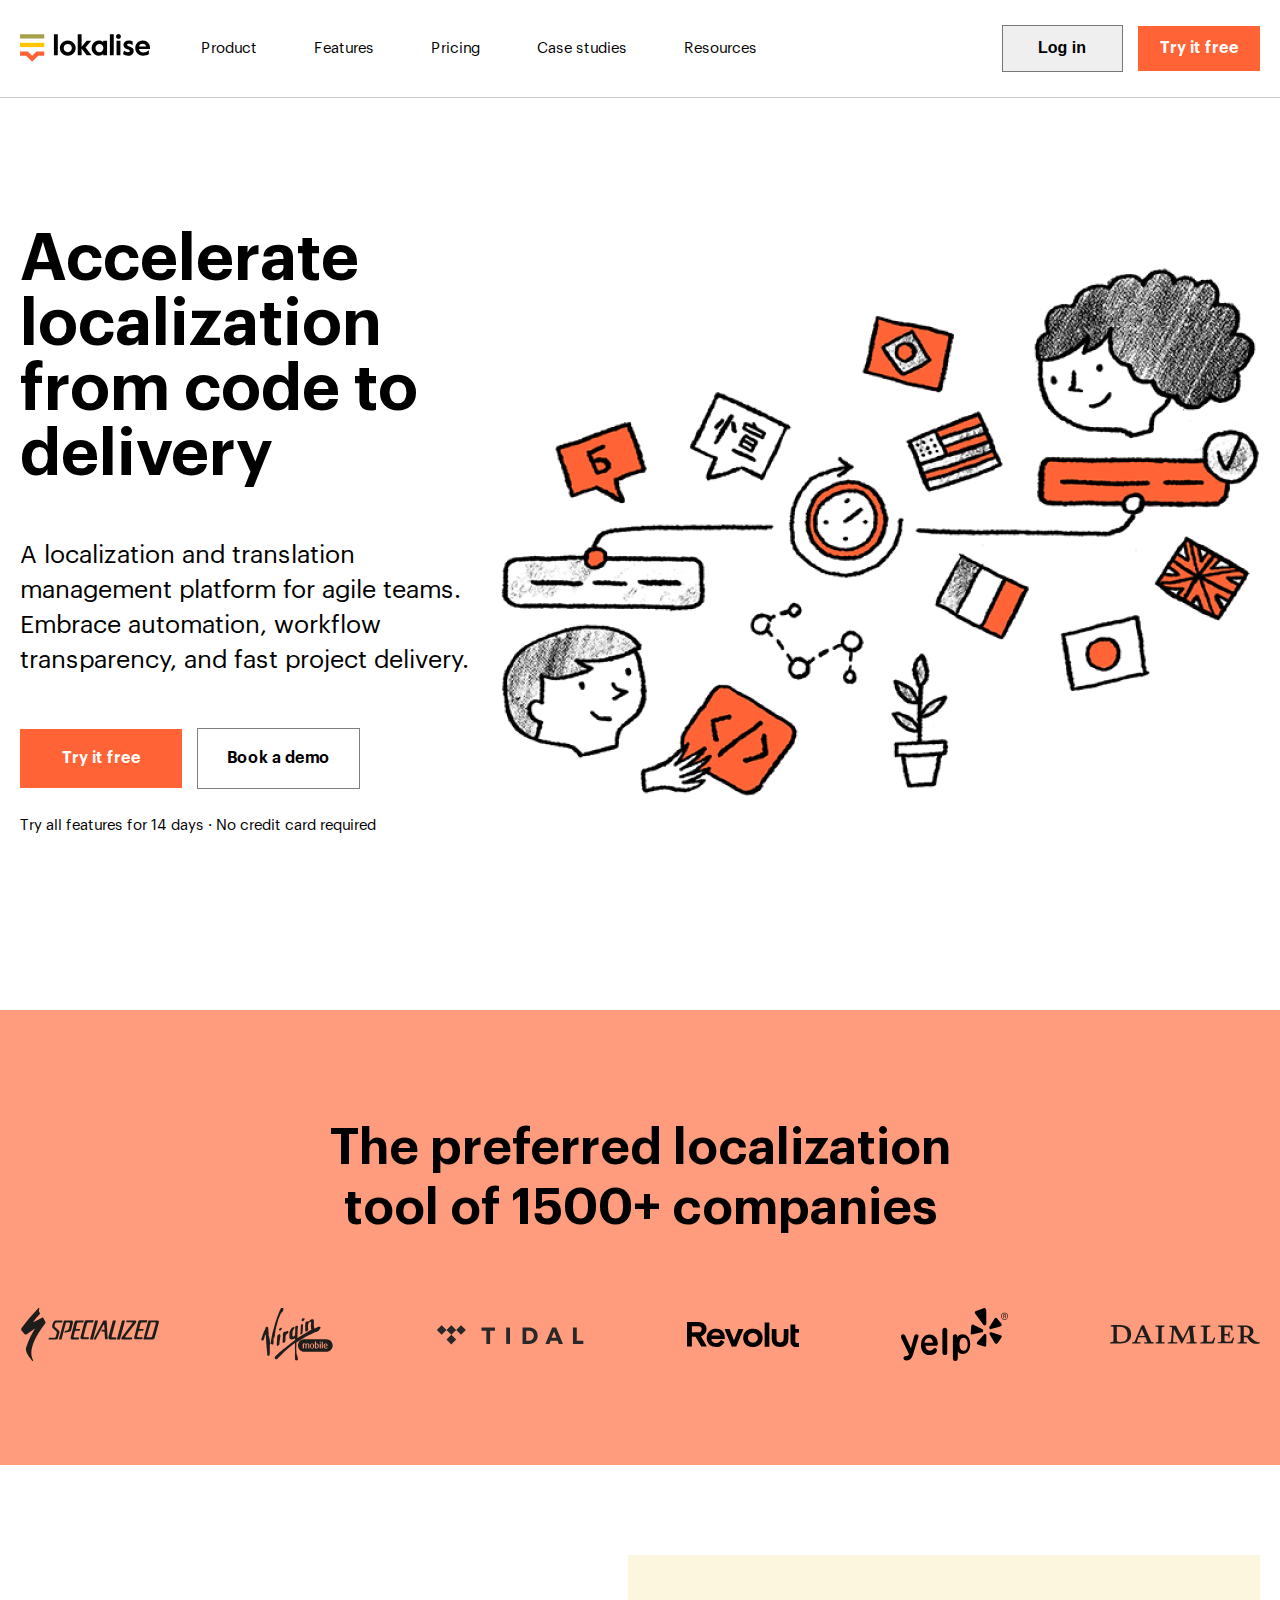
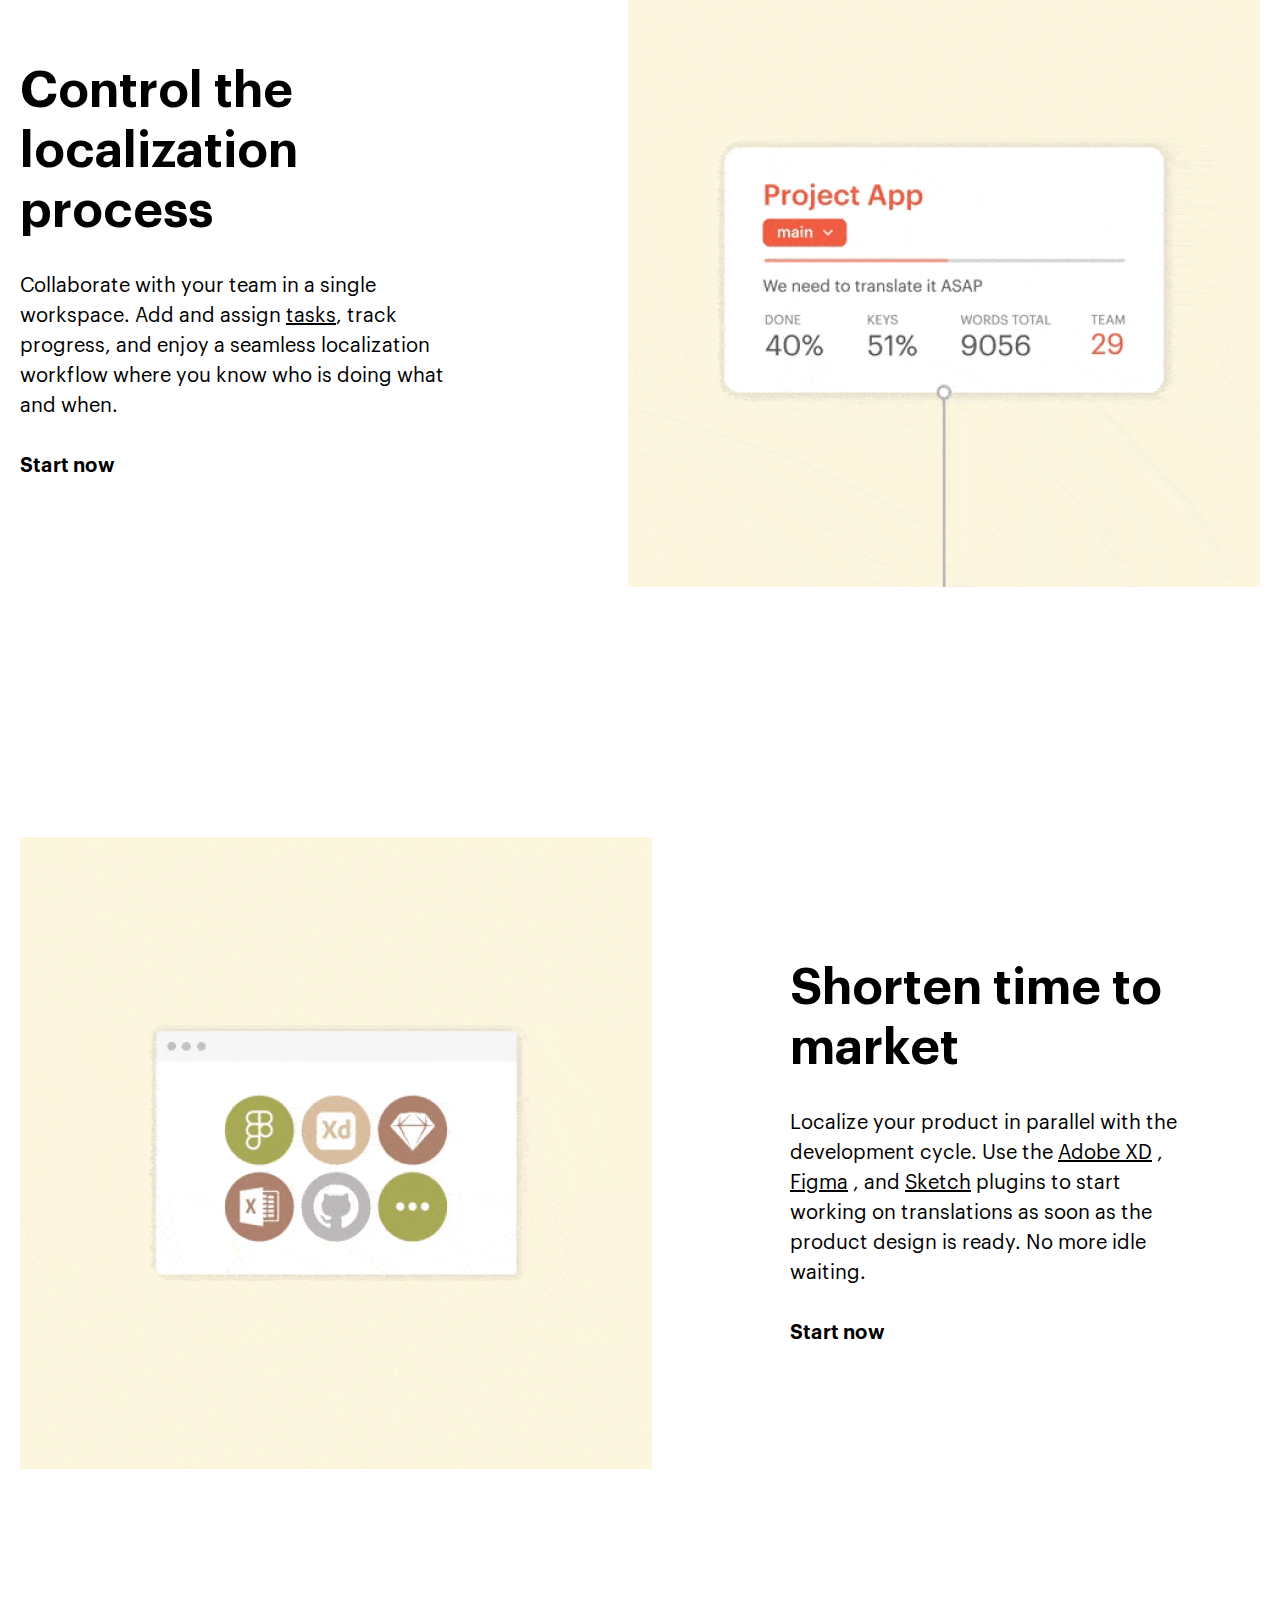
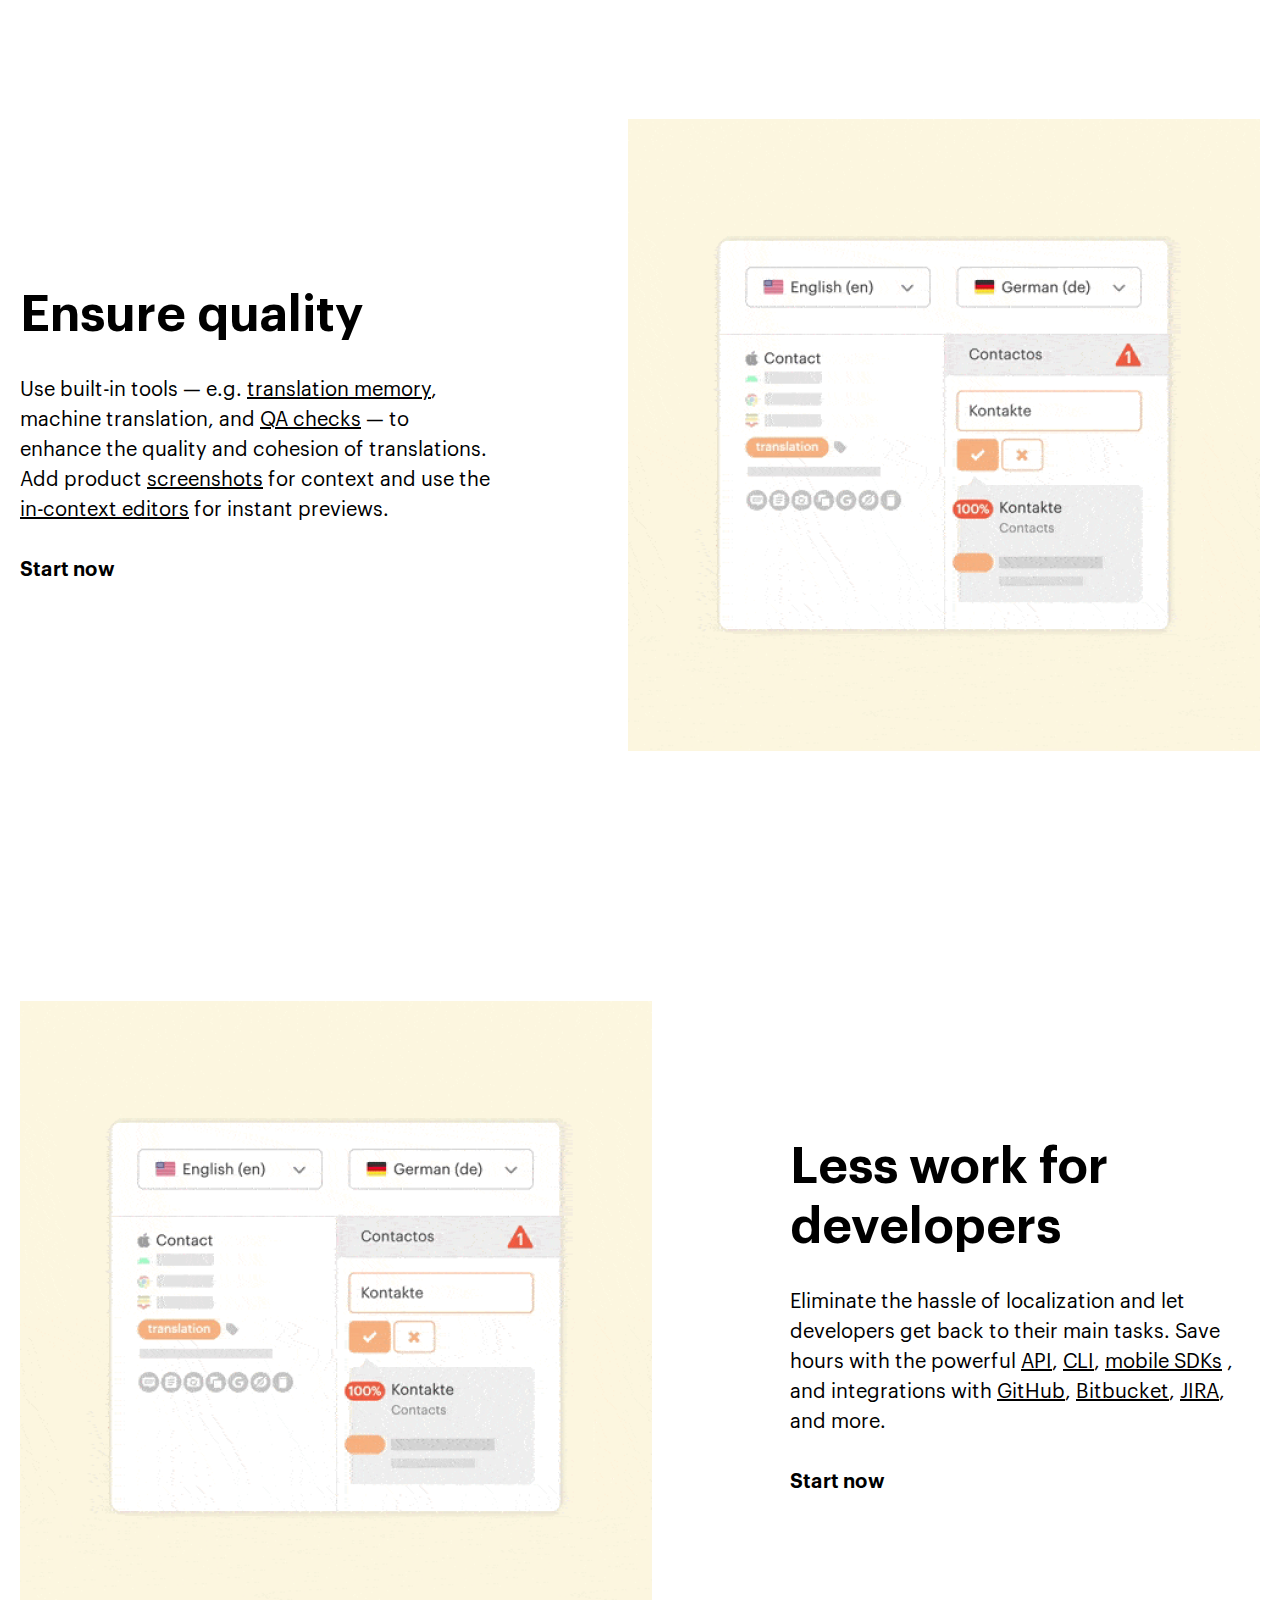
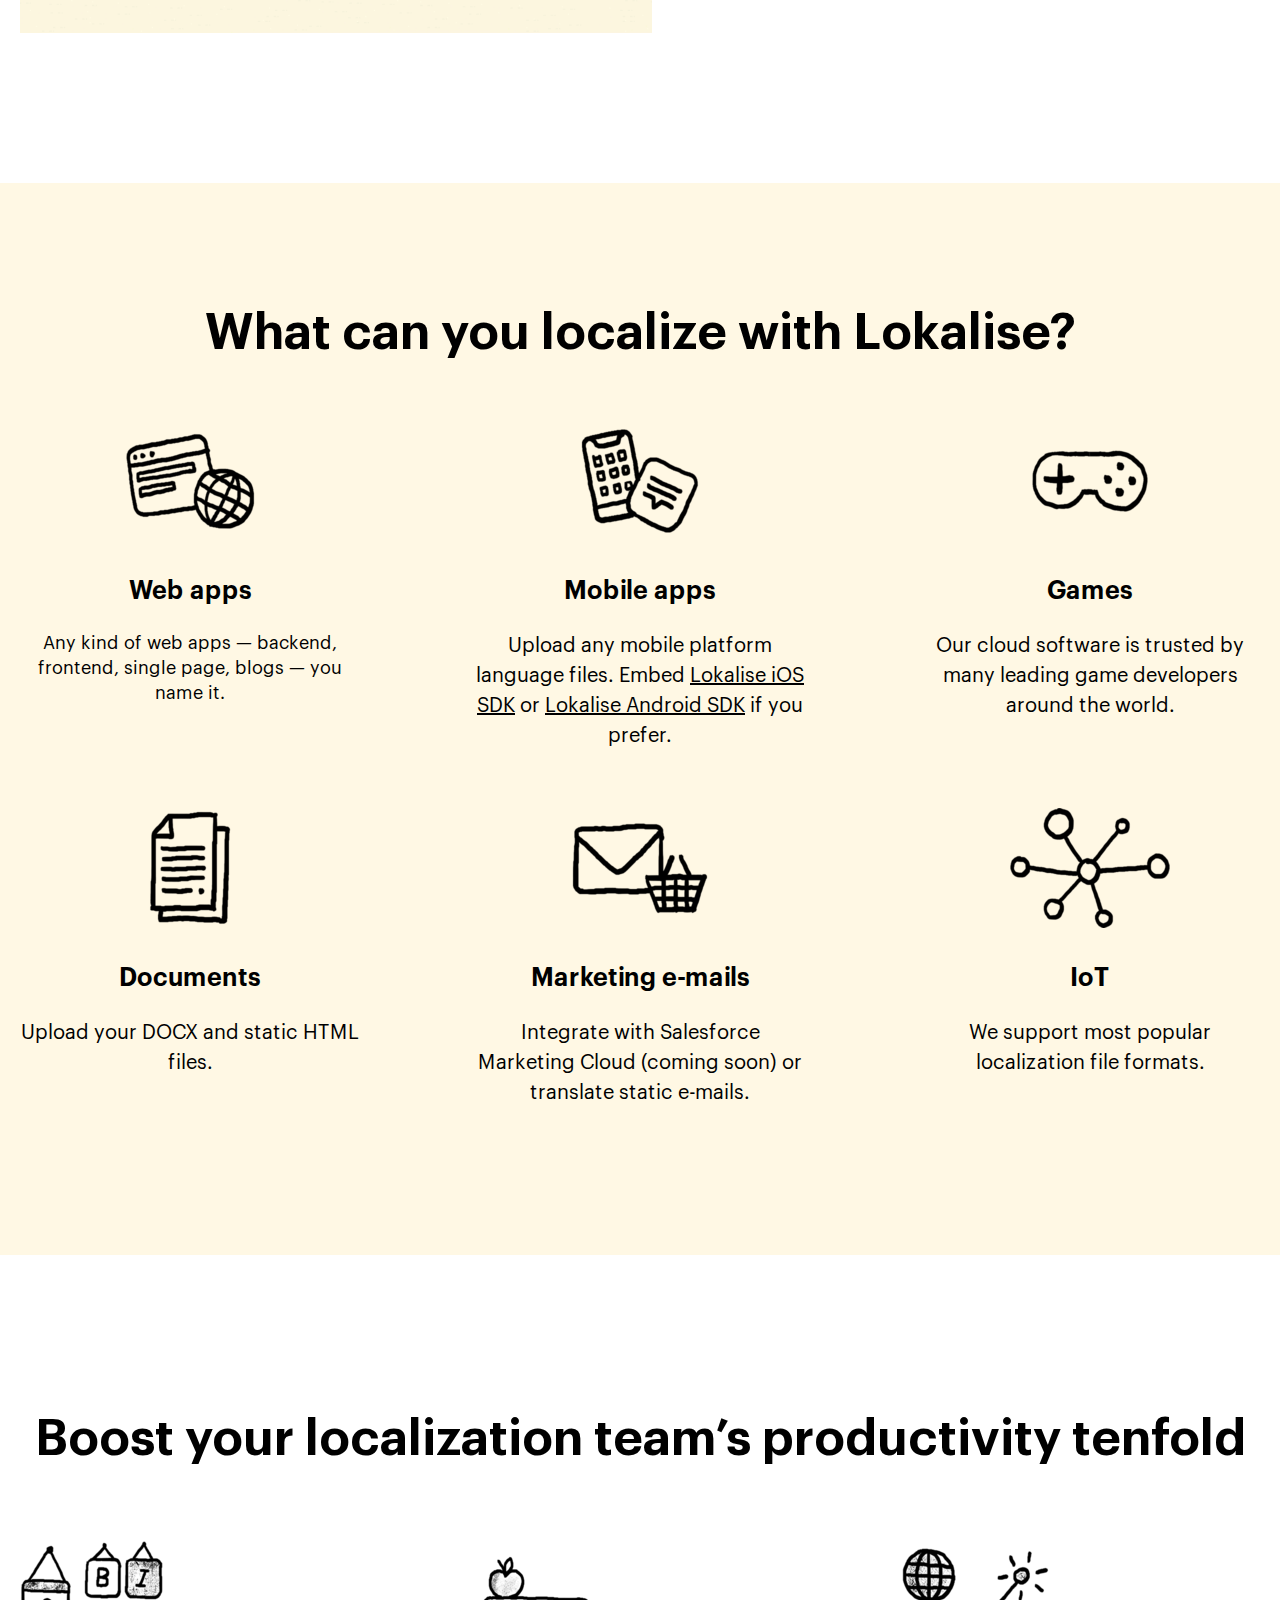
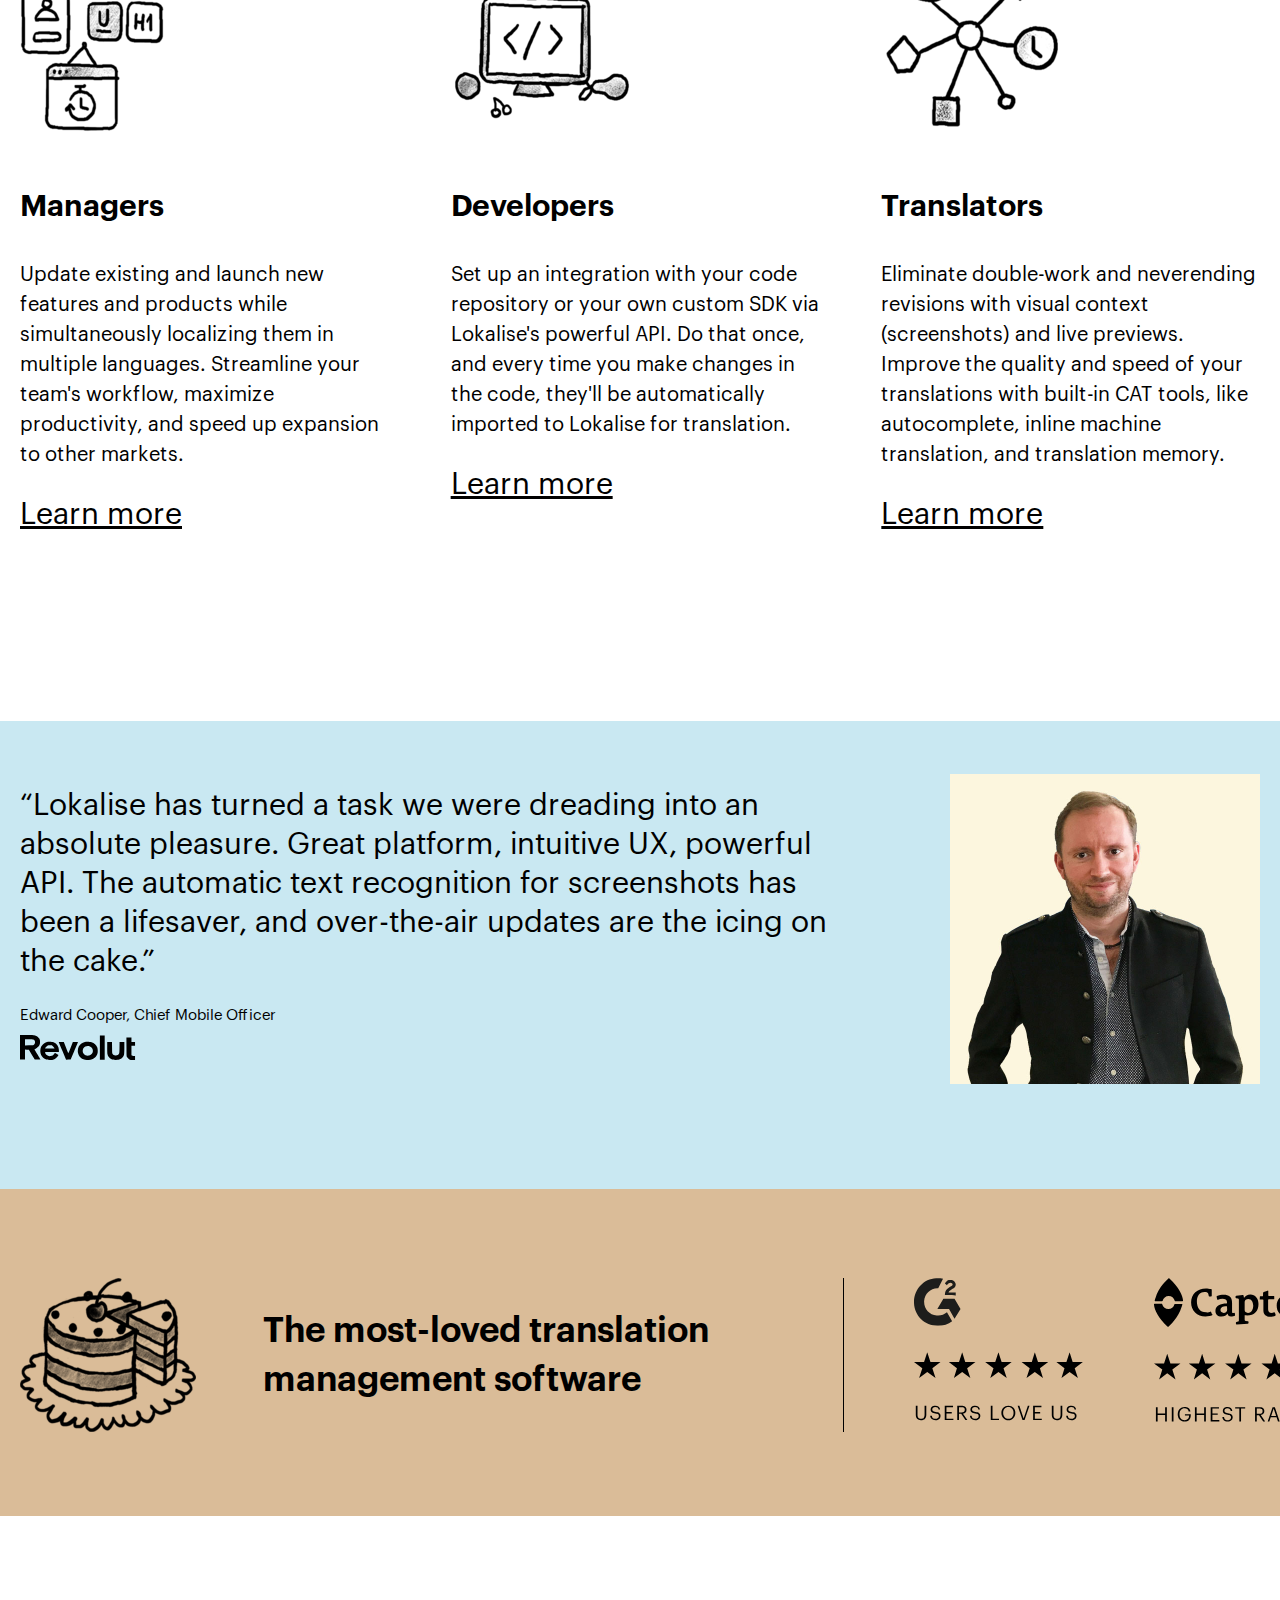
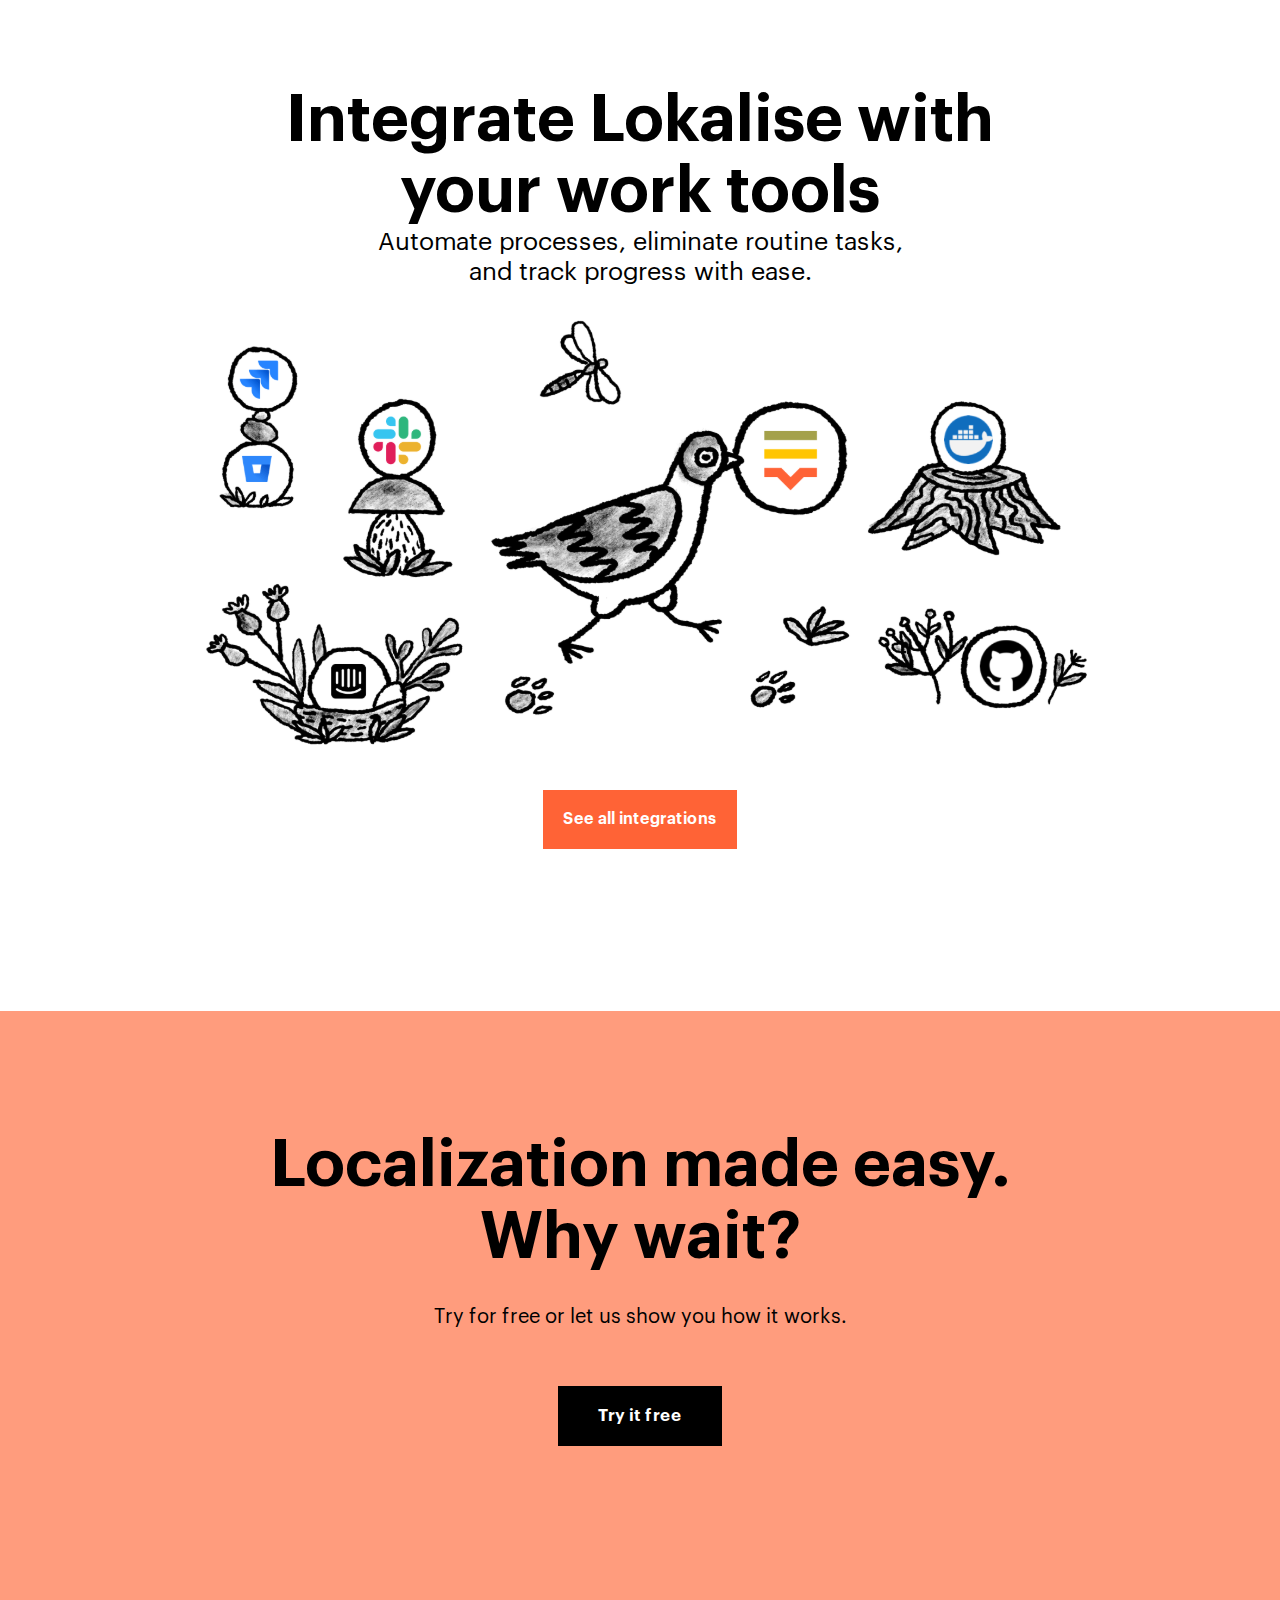
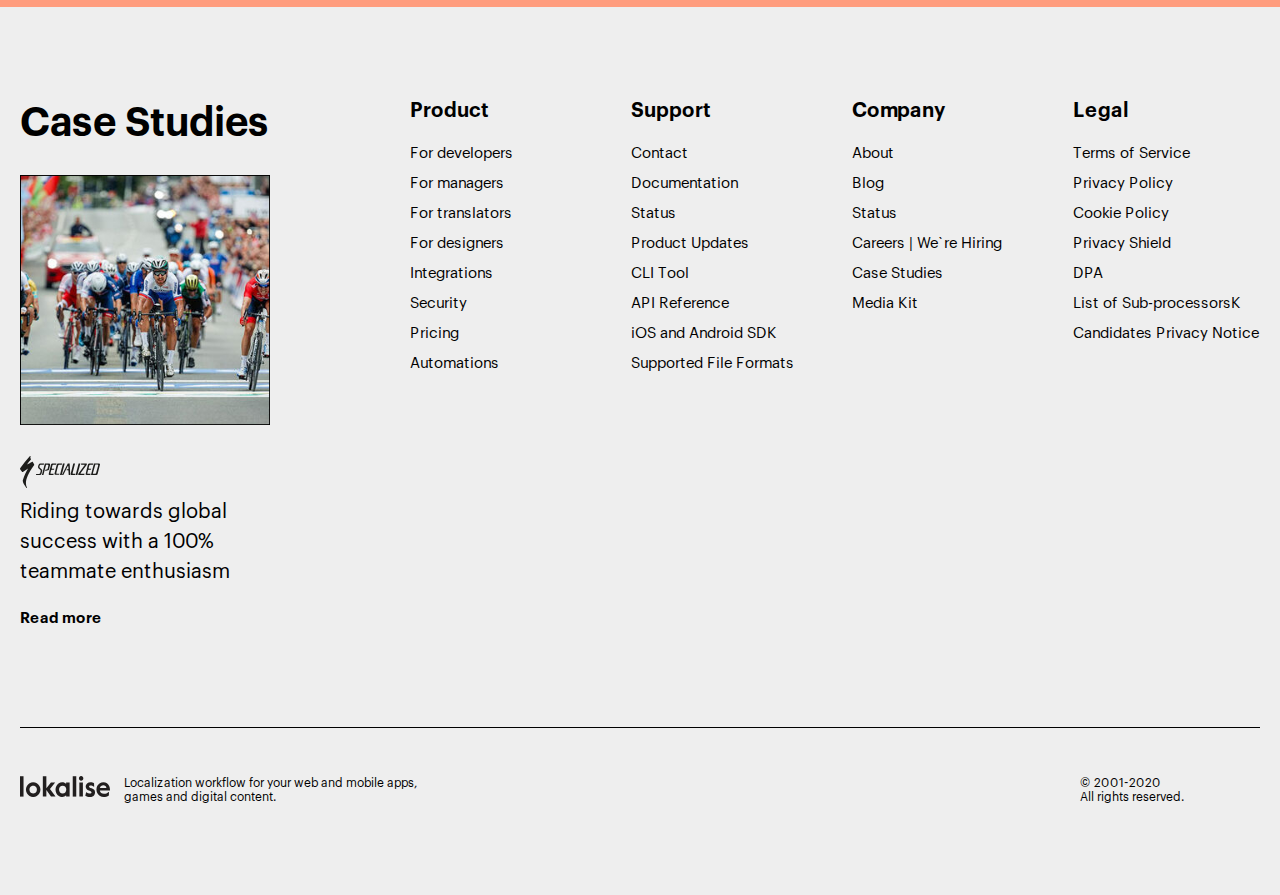
==== index.html @ 25dda004 "delete tailwind" ====
<!DOCTYPE html>
<html lang="en">
  <head>
    <meta charset="UTF-8" />
    <meta name="viewport" content="width=device-width, initial-scale=1.0" />
    <title>lokalise</title>
    <link rel="stylesheet" href="./fonts/fontsheet.css" />
    <link rel="stylesheet" href="./css/style.css" />
      </head>
  <body>
    <header class="header">
      <div class="container flex justify-between items-center">
        <div class="flex items-center">
          <svg
            class="logo"
            xmlns="http://www.w3.org/2000/svg"
            width="130"
            height="28"
            viewBox="0 0 130 28"
            fill="none"
          >
            <g clip-path="url(#clip0_1_9)">
              <path
                d="M24.2748 17.4004H19.9835H17.1328H16.4287L12.1374 21.6911L7.84608 17.4004H7.14196H4.2913H0V21.6911H6.06839L9.10289 24.7256L12.1374 27.7601L15.1719 24.7256L18.2058 21.6911H24.2748V17.4004Z"
                fill="#FF6336"
              />
              <path
                d="M24.2748 8.81641H0V13.1077H24.2748V8.81641Z"
                fill="#FFC500"
              />
              <path
                d="M24.2748 0.234375H0V4.52568H24.2748V0.234375Z"
                fill="#A4A14A"
              />
              <path
                d="M33.9258 0.234375H37.7863V21.292H33.9258V0.234375Z"
                fill="black"
              />
              <path
                d="M43.7951 20.6922C42.576 20.0193 41.6109 19.0983 40.8997 17.9281C40.1873 16.7585 39.832 15.4711 39.832 14.0676C39.832 12.664 40.1873 11.3772 40.8997 10.207C41.6109 9.03736 42.576 8.11582 43.7951 7.44293C45.013 6.77004 46.3347 6.43359 47.7582 6.43359C49.1812 6.43359 50.5022 6.77004 51.7213 7.44293C52.9392 8.11582 53.9044 9.03678 54.6167 10.207C55.3279 11.3766 55.6844 12.664 55.6844 14.0676C55.6844 15.4711 55.3285 16.7579 54.6167 17.9281C53.9044 19.0977 52.9392 20.0193 51.7213 20.6922C50.5022 21.3651 49.1812 21.7015 47.7582 21.7015C46.3347 21.7015 45.0136 21.3651 43.7951 20.6922ZM49.791 17.6217C50.405 17.2806 50.897 16.798 51.2676 16.174C51.6376 15.55 51.8238 14.8483 51.8238 14.0681C51.8238 13.2886 51.6382 12.5868 51.2676 11.9623C50.897 11.3383 50.405 10.8557 49.791 10.5145C49.1771 10.1734 48.4989 10.0025 47.7582 10.0025C47.017 10.0025 46.34 10.1734 45.7254 10.5145C45.1114 10.8557 44.6188 11.3383 44.2482 11.9623C43.877 12.5862 43.6926 13.2886 43.6926 14.0681C43.6926 14.8483 43.877 15.55 44.2482 16.174C44.6183 16.798 45.1108 17.2806 45.7254 17.6217C46.3394 17.9629 47.0164 18.1338 47.7582 18.1338C48.4989 18.1332 49.1765 17.9629 49.791 17.6217Z"
                fill="black"
              />
              <path
                d="M57.7305 0.234375H61.591V12.7813L66.6212 6.84426H71.2124L65.5388 13.5419L71.6219 21.292H66.6795L61.591 14.5943V21.292H57.7305V0.234375Z"
                fill="black"
              />
              <path
                d="M75.2644 20.766C74.182 20.142 73.3047 19.2499 72.6324 18.0898C71.9595 16.9302 71.623 15.5891 71.623 14.0683C71.623 12.6842 71.9448 11.4068 72.5882 10.2372C73.2316 9.0676 74.109 8.14134 75.2208 7.45903C76.3321 6.77671 77.55 6.43555 78.8764 6.43555C79.8121 6.43555 80.6652 6.59169 81.4348 6.90339C82.2049 7.21509 82.7947 7.63461 83.2042 8.16079V6.84447H87.0648V21.2922H83.2042V19.9759C82.5997 20.5415 81.9562 20.9699 81.2739 21.2627C80.591 21.555 79.7137 21.7017 78.6413 21.7017C77.4723 21.7023 76.3468 21.39 75.2644 20.766ZM82.298 16.9644C83.0192 16.1848 83.3804 15.2197 83.3804 14.0689C83.3804 12.9188 83.0192 11.9536 82.298 11.1735C81.5768 10.3939 80.6211 10.0039 79.432 10.0039C78.2424 10.0039 77.2866 10.3945 76.5654 11.1735C75.8442 11.9536 75.4836 12.9188 75.4836 14.0689C75.4836 15.2197 75.8442 16.1848 76.5654 16.9644C77.2866 17.7445 78.2418 18.134 79.432 18.134C80.6211 18.134 81.5768 17.7445 82.298 16.9644Z"
                fill="black"
              />
              <path
                d="M89.873 0.234375H93.7337V21.292H89.873V0.234375Z"
                fill="black"
              />
              <path
                d="M96.7467 4.15283C96.2788 3.68499 96.0449 3.11934 96.0449 2.45647C96.0449 1.77415 96.2788 1.19435 96.7467 0.716494C97.2145 0.239224 97.7802 0 98.4431 0C99.1249 0 99.7053 0.239224 100.183 0.716494C100.66 1.19435 100.9 1.77415 100.9 2.45647C100.9 3.11934 100.661 3.68499 100.183 4.15283C99.7053 4.62068 99.1249 4.8546 98.4431 4.8546C97.7802 4.85519 97.2145 4.62068 96.7467 4.15283ZM96.5416 6.84381H100.402V21.2915H96.5416V6.84381Z"
                fill="black"
              />
              <path
                d="M103.035 20.2948L103.913 16.6682H104.088C105.355 17.6434 106.652 18.1306 107.978 18.1306C108.524 18.1306 108.967 18.0281 109.309 17.8237C109.65 17.6192 109.821 17.3222 109.821 16.9316C109.821 16.5221 109.62 16.1909 109.221 15.9376C108.821 15.6842 108.075 15.3725 106.984 15.0013C105.873 14.6313 105.01 14.0945 104.396 13.3927C103.782 12.6909 103.474 11.8625 103.474 10.9068C103.474 9.56159 103.976 8.47919 104.98 7.66017C105.984 6.84115 107.256 6.43164 108.797 6.43164C109.577 6.43164 110.269 6.5047 110.874 6.65083C111.478 6.79696 112.053 7.03618 112.599 7.36732L112.746 11.0523H112.541C111.839 10.6039 111.215 10.2681 110.669 10.0436C110.123 9.81967 109.509 9.70712 108.827 9.70712C108.339 9.70712 107.939 9.80494 107.628 9.99938C107.316 10.1944 107.16 10.4484 107.16 10.7601C107.16 11.1696 107.355 11.506 107.745 11.7694C108.134 12.0328 108.866 12.3498 109.938 12.7198C111.166 13.1293 112.097 13.6266 112.731 14.2117C113.365 14.7962 113.682 15.703 113.682 16.9316C113.682 17.9456 113.428 18.8135 112.921 19.5348C112.414 20.2565 111.746 20.7975 110.917 21.1581C110.089 21.5187 109.177 21.699 108.183 21.699C106.174 21.699 104.458 21.2311 103.035 20.2948Z"
                fill="black"
              />
              <path
                d="M119.12 20.6763C117.911 19.9939 116.961 19.063 116.269 17.8834C115.576 16.7037 115.23 15.3927 115.23 13.9497C115.23 12.5462 115.557 11.2735 116.21 10.1333C116.864 8.99258 117.771 8.09107 118.931 7.4282C120.09 6.76533 121.402 6.43359 122.864 6.43359C124.345 6.43359 125.628 6.78006 126.71 7.4718C127.791 8.16414 128.61 9.08509 129.166 10.2358C129.722 11.3866 130 12.6245 130 13.9503V15.091H118.915C119.149 16.1834 119.651 17.0119 120.421 17.577C121.192 18.1426 122.21 18.4248 123.478 18.4248C125.408 18.4248 127.094 17.7914 128.537 16.524H128.947L128.8 20.1795C127.923 20.6869 126.997 21.0669 126.022 21.3203C125.047 21.5736 124.111 21.7003 123.214 21.7003C121.694 21.6997 120.329 21.3586 119.12 20.6763ZM126.14 12.4578C126.042 11.5804 125.676 10.8928 125.043 10.3961C124.409 9.8994 123.634 9.65016 122.718 9.65016C121.821 9.65016 121.036 9.88938 120.363 10.3666C119.691 10.8445 119.237 11.5416 119.003 12.4578H126.14Z"
                fill="black"
              />
            </g>
            <defs>
              <clipPath id="clip0_1_9">
                <rect width="130" height="28" fill="white" />
              </clipPath>
            </defs>
          </svg>
          <nav class="nav-wrap">
            <ul class="flex justify-between nav-list">
              <li><a href="#">Product</a></li>
              <li><a href="#">Features</a></li>
              <li><a href="#">Pricing</a></li>
              <li><a href="#">Case studies</a></li>
              <li><a href="#">Resources</a></li>
            </ul>
          </nav>
        </div>

        <div>
          <button class="btn">Log in</button>
          <a href="#" class="btn-1">Try it free</a>
        </div>
      </div>
    </header>
    <main>
      <section class="first-section">
        <div class="container-small flex items-center">
          <div>
            <h1 class="main-title">
              Accelerate localization from code to delivery
            </h1>
            <p class="main-description">
              A localization and translation management platform for agile
              teams. Embrace automation, workflow transparency, and fast project
              delivery.
            </p>
            <a class="main-btn" href="#">Try it free</a>
            <a class="main-btn-1" href="#">Book a demo</a>
            <p class="main-description-1">
              Try all features for 14 days · No credit card required
            </p>
          </div>
          <img src="./img/section-1.png" alt="section-1" />
        </div>
      </section>
      <section class="secound-section">
        <div class="container-small secound-wrap">
          <h2 class="secondary-title text-center">
            The preferred localization tool of 1500+ companies
          </h2>
          <div class="flex partners-wrap">
            <img src="./img/section-2/section2-1.svg" alt="specailazed" />
            <img src="./img/section-2/section2-2.svg" alt="virgin" />
            <img src="./img/section-2/section2-3.svg" alt="tidal" />
            <img src="./img/section-2/section2-4.svg" alt="revolut" />
            <img src="./img/section-2/section2-5.svg" alt="yelp" />
            <img src="./img/section-2/section2-6.svg" alt="daimler" />
          </div>
        </div>
      </section>
      <section class="third-section">
        <div class="container-small third-wrap">
          <div class="card-wrap">
            <div class="card">
              <h2 class="secondary-title">Control the localization process</h2>
              <p>
                Collaborate with your team in a single workspace. Add and assign
                <a href="#">tasks</a>, track progress, and enjoy a seamless
                localization workflow where you know who is doing what and when.
              </p>
              <a class="start" href="#">Start now</a>
            </div>
            <img src="./img/section-3/section3-1.png" alt="section3-1" />
          </div>
          <div class="card-wrap">
            <div class="card card-2">
              <h2 class="secondary-title">Shorten time to market</h2>
              <p>
                Localize your product in parallel with the development cycle.
                Use the
                <a href="https://helpx.adobe.com/ua/xd/get-started.html"
                  >Adobe XD</a
                >
                , <a href="https://www.figma.com/">Figma</a> , and
                <a href="https://www.sketch.com/">Sketch</a> plugins to start
                working on translations as soon as the product design is ready.
                No more idle waiting.
              </p>
              <a class="start" href="#">Start now</a>
            </div>
            <img src="./img/section-3/section3-2.png" alt="section3-2" />
          </div>
          <div class="card-wrap">
            <div class="card card-3">
              <h2 class="secondary-title">Ensure quality</h2>
              <p>
                Use built-in tools — e.g. <a href="#">translation memory</a>,
                machine translation, and <a href="#">QA checks</a> — to enhance
                the quality and cohesion of translations. Add product
                <a href="#">screenshots</a> for context and use the
                <a href="#">in-context editors</a> for instant previews.
              </p>
              <a class="start" href="#">Start now</a>
            </div>
            <img src="./img/section-3/section3-3.png" alt="section3-3" />
          </div>
          <div class="card-wrap">
            <div class="card card-4">
              <h2 class="secondary-title">Less work for developers</h2>
              <p>
                Eliminate the hassle of localization and let developers get back
                to their main tasks. Save hours with the powerful
                <a href="">API</a>, <a href="">CLI</a>,
                <a href="#">mobile SDKs</a> , and integrations with
                <a href="https://github.com/">GitHub</a>,
                <a href="https://bitbucket.org/">Bitbucket</a>,
                <a href="https://www.atlassian.com/">JIRA</a>, and more.
              </p>
              <a class="start" href="#">Start now</a>
            </div>
            <img src="./img/section-3/section3-3.png" alt="section3-3" />
          </div>
        </div>
      </section>
      <section class="four-section">
        <div class="container-small">
          <h2 class="secondary-title text-center">
            What can you localize with Lokalise?
          </h2>
          <div class="four-section-card-wrap">
            <div class="four-section-card">
              <img src="./img/section-4/section4-1.svg" alt="Web apps" />
              <h3 class="four-section-card-title">Web apps</h3>
              <p class="four-section-card-descript">
                Any kind of web apps — backend, frontend, single page, blogs —
                you name it.
              </p>
            </div>
            <div class="four-section-card">
              <img src="./img/section-4/section4-2svg.png" alt="Mobile apps" />
              <h3 class="four-section-card-title">Mobile apps</h3>
              <p>
                Upload any mobile platform language files. Embed
                <a href="#">Lokalise iOS SDK</a> or
                <a href="#">Lokalise Android SDK</a> if you prefer.
              </p>
            </div>
            <div class="four-section-card">
              <img src="./img/section-4/section4-3.png" alt="Games" />
              <h3 class="four-section-card-title">Games</h3>
              <p>
                Our cloud software is trusted by many leading game developers
                around the world.
              </p>
            </div>
            <div class="four-section-card">
              <img src="./img/section-4/section4-4.svg" alt="Documents" />
              <h3 class="four-section-card-title">Documents</h3>
              <p>Upload your DOCX and static HTML files.</p>
            </div>
            <div class="four-section-card">
              <img
                src="./img/section-4/section4-5.svg"
                alt="Marketing e-mails"
              />
              <h3 class="four-section-card-title">Marketing e-mails</h3>
              <p>
                Integrate with Salesforce Marketing Cloud (coming soon) or
                translate static e-mails.
              </p>
            </div>
            <div class="four-section-card">
              <img src="./img/section-4/section4-6.svg" alt="IoT" />
              <h3 class="four-section-card-title">IoT</h3>
              <p>We support most popular localization file formats.</p>
            </div>
          </div>
        </div>
      </section>
      <section class="five-section">
        <div class="container-small">
          <h2 class="secondary-title text-center">
            Boost your localization team’s productivity tenfold
          </h2>
          <div class="five-section-wrap">
            <div>
              <img src="./img/section-5/section5-1.svg" alt="section5-1" />
              <h3 class="boost-title">Managers</h3>
              <p class="boost-descript">
                Update existing and launch new features and products while
                simultaneously localizing them in multiple languages. Streamline
                your team's workflow, maximize productivity, and speed up
                expansion to other markets.
              </p>
              <a class="boost-link" href="#">Learn more</a>
            </div>
            <div>
              <img src="./img/section-5/section5-2.svg" alt="section5-1" />
              <h3 class="boost-title">Developers</h3>
              <p class="boost-descript">
                Set up an integration with your code repository or your own
                custom SDK via Lokalise's powerful API. Do that once, and every
                time you make changes in the code, they'll be automatically
                imported to Lokalise for translation.
              </p>
              <a class="boost-link" href="#">Learn more</a>
            </div>
            <div>
              <img src="./img/section-5/section5-3.svg" alt="section5-1" />
              <h3 class="boost-title">Translators</h3>
              <p class="boost-descript">
                Eliminate double-work and neverending revisions with visual
                context (screenshots) and live previews. Improve the quality and
                speed of your translations with built-in CAT tools, like
                autocomplete, inline machine translation, and translation
                memory.
              </p>
              <a class="boost-link" href="#">Learn more</a>
            </div>
          </div>
        </div>
      </section>
      <section class="six-section">
        <div class="container-small flex gap-93">
          <div>
            <p class="quotation">
              “Lokalise has turned a task we were dreading into an absolute
              pleasure. Great platform, intuitive UX, powerful API. The
              automatic text recognition for screenshots has been a lifesaver,
              and over-the-air updates are the icing on the cake.”
            </p>
            <p class="six-section-text">Edward Cooper, Chief Mobile Officer</p>
            <svg
              xmlns="http://www.w3.org/2000/svg"
              width="116"
              height="25"
              viewBox="0 0 116 25"
              fill="none"
            >
              <g clip-path="url(#clip0_1_308)">
                <path
                  d="M0 12.3126V24.6157H2.51007H5.02014V19.6157V14.5862L6.94384 14.6453L8.86754 14.7043L11.82 19.6453L14.7518 24.5862L17.6425 24.6157C19.2062 24.6157 20.5023 24.5764 20.5023 24.5173C20.5023 24.4582 19.165 22.1748 17.5499 19.4484C15.9143 16.722 14.5563 14.4484 14.5152 14.3795C14.4741 14.3008 14.9678 14.0055 15.6365 13.6807C17.1693 12.9523 18.7124 11.5842 19.3707 10.3441C20.2863 8.58226 20.3377 5.48187 19.453 3.83817C18.5375 2.13541 16.3978 0.698399 14.042 0.216114C13.3733 0.0783195 10.4209 -0.0102558 6.47063 -0.0102558H0V12.3126ZM13.3219 4.61573C14.4741 5.1177 15.0604 6.01337 15.0604 7.31258C15.0604 8.51337 14.5358 9.43856 13.5585 9.95037C12.9721 10.2456 12.2417 10.3244 8.96013 10.3736L5.03043 10.4523V7.32242V4.1925H8.7441C11.9434 4.21218 12.5709 4.27124 13.3219 4.61573Z"
                  fill="black"
                />
                <path
                  d="M79.8799 12.5197V24.626H82.2871H84.6943V12.5197V0.413372H82.2871H79.8799V12.5197Z"
                  fill="black"
                />
                <path
                  d="M106.472 11.7514C106.534 21.0821 106.534 21.1215 107.017 22.0565C107.563 23.1195 108.859 24.3203 109.908 24.7337C110.361 24.9109 111.41 25.0093 112.912 25.0093H115.216V23.0112V21.0132H113.879C112.861 21.0132 112.439 20.9148 111.996 20.59L111.451 20.1864V15.4817V10.8065H113.334H115.216V8.90692V7.00731H113.334H111.451V4.70416V2.40101H108.921H106.411L106.472 11.7514Z"
                  fill="black"
                />
                <path
                  d="M26.9318 6.98783C25.2344 7.52917 24.0823 8.21814 22.8581 9.44846C21.6031 10.7477 21.0167 11.7516 20.5949 13.4544C19.4736 18.0213 21.531 22.3914 25.7179 24.291C27.0141 24.8914 27.1787 24.9209 29.7916 24.9209C32.1268 24.9209 32.6823 24.8618 33.7213 24.4485C35.1821 23.8874 37.1367 22.2437 37.9082 20.8855L38.4534 19.9111L36.7766 18.976C35.8611 18.4544 35.0278 18.041 34.9352 18.041C34.8529 18.041 34.4929 18.4445 34.1225 18.917C33.2893 20.0784 32.1577 20.7772 30.7792 21.0429C29.555 21.2693 28.6601 21.1414 27.6005 20.6197C26.3454 20.0193 25.0904 18.4445 25.0904 17.4406C25.0904 17.037 25.1727 17.037 31.9931 17.037H38.8958V15.3638C38.8958 11.5252 37.0441 8.69058 33.567 7.22405C32.0754 6.55476 28.6189 6.45633 26.9318 6.98783ZM32.5795 10.8953C33.1247 11.2595 33.6493 11.8303 33.9785 12.4996L34.5237 13.5233L29.8842 13.5823C27.333 13.6118 25.2036 13.5823 25.1418 13.5233C24.8538 13.2477 26.3557 11.4563 27.405 10.8559C28.4749 10.226 28.6601 10.1965 30.1517 10.2555C31.4685 10.3146 31.8491 10.3933 32.5795 10.8953Z"
                  fill="black"
                />
                <path
                  d="M64.8503 6.91907C62.1551 7.64741 59.6656 9.54701 58.6472 11.6828C57.9168 13.2478 57.5979 15.6494 57.9168 17.4604C58.7295 22.1947 62.3814 25.0293 67.741 25.0293C70.8786 25.0293 72.9669 24.301 74.9935 22.5687C76.1662 21.545 76.9583 20.2655 77.4727 18.5431C77.915 17.0765 77.8122 13.8088 77.2875 12.4112C76.4234 10.1474 74.1499 8.05095 71.5781 7.17497C69.9836 6.61395 66.4654 6.486 64.8503 6.91907ZM69.9425 11.3876C72.8743 12.6277 73.8413 16.3679 71.8662 18.8482C70.4671 20.61 67.5147 21.2695 65.5293 20.2754C64.4491 19.7143 63.2661 18.4742 62.9369 17.5096C62.5151 16.3088 62.762 14.173 63.4204 13.238C64.9018 11.0923 67.4736 10.3738 69.9425 11.3876Z"
                  fill="black"
                />
                <path
                  d="M38.7518 7.29322C38.8135 7.43102 40.4903 11.3976 42.4757 16.0924L46.0968 24.6357L48.3703 24.5767L50.6437 24.5176L54.1722 16.2105C56.1165 11.6436 57.7625 7.7066 57.8345 7.44086L57.9682 6.97826L55.417 7.03732L52.8452 7.09637L50.6232 12.7361C49.4093 15.8365 48.3497 18.3168 48.288 18.2381C48.2057 18.1594 47.177 15.6003 45.9837 12.5393L43.8131 6.99794H41.2207C39.1324 7.01763 38.6592 7.07668 38.7518 7.29322Z"
                  fill="black"
                />
                <path
                  d="M87.1941 12.4799C87.1941 15.5606 87.2969 18.4543 87.4307 19.1236C87.8833 21.5645 89.2515 23.2476 91.5764 24.3007C92.9137 24.9011 93.068 24.9307 95.7838 24.9307C98.4379 24.9307 98.6848 24.8913 99.8576 24.3696C102.182 23.3362 103.664 21.5055 104.116 19.1334C104.25 18.474 104.353 15.5704 104.353 12.4897V7.02712H101.977H99.5695L99.5078 12.47C99.4461 17.6964 99.4255 17.972 98.9626 18.7692C98.2939 19.97 97.1623 20.4917 95.4752 20.3933C93.9733 20.3145 93.1092 19.8224 92.5228 18.6905C92.1731 18.0114 92.1319 17.3322 92.0702 12.4602L92.0085 7.01728H89.6013H87.2249V12.4799H87.1941Z"
                  fill="black"
                />
              </g>
              <defs>
                <clipPath id="clip0_1_308">
                  <rect width="115.216" height="25" fill="white" />
                </clipPath>
              </defs>
            </svg>
          </div>
          <img src="./img/section-6/section6-1.png" alt="section6-1" />
        </div>
      </section>
      <section class="seven-section">
        <div class="container-small flex">
          <div class="right-side">
            <img src="./img/section-7/section7-1.svg" alt="cake" />
            <h2 class="right-side-text">
              The most-loved translation management software
            </h2>
          </div>
          <div class="left-side">
            <img src="./img/section-7/section7-2.svg" alt="section7-2" />
            <img src="./img/section-7/section7-3.svg" alt="section7-3" />
          </div>
        </div>
      </section>
      <section class="eight-section">
        <div class="container-small text-center">
          <h2 class="tools-title">Integrate Lokalise with your work tools</h2>
          <p class="tools-descript">
            Automate processes, eliminate routine tasks, and track progress with
            ease.
          </p>
          <img src="./img/section-8/section-8.svg" alt="section-8" />
          <a class="tools-btn" href="#">See all integrations</a>
        </div>
      </section>
      <section class="nine-section text-center">
        <div class="container-small">
          <h2 class="tools-title nine-title">
            Localization made easy. Why wait?
          </h2>
          <p>Try for free or let us show you how it works.</p>
          <a href="#" class="nine-btn">Try it free</a>
        </div>
      </section>
    </main>
    <footer>
      <div class="container-small ">
        <div class="footer-wrapper">
          <div class="footer-left-wrap">
            <h2 class="footer-title">Case Studies</h2>
            <img src="./img/footer/footer1.jpg" alt="bike" />
            <svg
            xmlns="http://www.w3.org/2000/svg"
            width="80"
            height="32"
            viewBox="0 0 80 32"
            fill="none"
          >
            <g clip-path="url(#clip0_1_393)">
              <path
                d="M12.8151 5.95538C12.5443 5.71906 12.2736 5.71906 11.9577 6.00263C10.4688 6.56983 7.67123 8.55506 6.99441 8.4133C8.12246 6.80621 9.34072 5.24637 10.7395 3.82835C11.3261 2.97753 10.559 2.78847 10.4688 2.31579C10.2883 1.70131 10.3785 1.03958 10.559 0.472365C10.8297 -0.000308482 10.2883 -0.0948433 9.97241 0.0942261C6.31759 4.06468 3.20423 8.03517 0.316469 12.0529C-0.134744 12.6673 -0.0445015 13.14 0.271347 13.5182L1.80547 15.5506C2.12132 16.1179 2.61765 16.2124 3.24935 15.787L8.07734 12.3838C6.13713 15.6924 4.28714 19.4266 2.88838 23.9642C2.25668 25.9022 4.01641 28.8328 6.40785 31.9051C6.67857 32.236 7.22 31.9051 6.85903 31.2434C4.55787 26.753 6.45298 19.8047 13.8528 9.5477C14.2138 9.12231 14.3492 8.69687 14.0785 8.27149L12.8151 5.95538Z"
                fill="#1D1D1B"
              />
              <path
                d="M31.8559 11.8632L32.4876 9.31081C32.623 8.93267 32.8937 8.74361 33.2547 8.69635H35.4205H36.0522L36.4132 7.51465H35.4656L32.4876 7.5619C31.8559 7.51465 31.3596 7.75102 31.0438 8.50729L29.4194 15.1247L28.7877 17.7244C28.6072 18.2916 28.7426 18.7643 29.4194 18.9534C29.4645 18.9534 29.5548 19.0006 29.5999 19.0006H33.39L33.7059 17.819H30.8182C30.5926 17.6298 30.412 17.6298 30.5023 17.0626L31.1791 14.2739C31.2694 13.943 31.4498 13.7067 31.7657 13.7067H33.9767L34.2925 12.7141H32.0364C31.7657 12.525 31.7206 12.2414 31.8559 11.8632Z"
                fill="#1D1D1B"
              />
              <path
                d="M36.3228 17.063C37.8118 10.9655 36.9093 14.6051 38.263 9.3111C38.3984 8.93297 38.6691 8.7439 39.03 8.69665H41.0605H41.7825L42.0532 7.75132L42.1434 7.46769H42.0532H41.0605H38.2179C37.5862 7.42044 37.0447 7.65676 36.774 8.41302L35.4204 13.9433L34.5179 17.5829C34.3374 18.2447 34.4728 18.7173 35.3301 18.8592H35.3752H39.1203L39.4361 17.6775H36.5484C36.413 17.6775 36.2325 17.6302 36.3228 17.063Z"
                fill="#1D1D1B"
              />
              <path
                d="M21.7943 13.4705L19.6284 11.4853C19.1772 10.9181 19.6284 8.79103 20.576 8.74377H22.9674H23.7796L24.0503 7.60938H22.9674H19.9894C18.726 7.8457 17.6882 10.5872 18.1846 11.9107L20.3955 13.9904C20.7113 14.3686 20.7565 14.6995 20.7565 15.0776L20.1248 17.3464C19.9894 17.9136 19.6284 17.9136 19.1772 17.9136H16.1992L15.9285 19.0008H20.3052C20.9821 18.9535 21.3882 18.5281 21.4784 17.8191L22.2004 14.9358C22.3808 14.2741 22.1552 13.8014 21.7943 13.4705Z"
                fill="#1D1D1B"
              />
              <path
                d="M29.1034 13.14L29.4192 11.7693L30.096 8.88597C30.1863 8.1297 29.9607 7.70431 29.4192 7.60975C29.329 7.5625 29.2387 7.5625 29.1485 7.5625H24.8619L23.012 14.7944L21.9291 19.0012H23.012H23.4181L26.0803 8.74415H27.8399C28.2009 8.83871 28.4266 9.02778 28.4266 9.40591L27.7046 12.5255C27.6144 13.0455 27.2985 13.3764 26.7571 13.5654L25.4034 13.8491L25.1778 14.9362L28.1107 14.369C28.607 14.2272 29.0131 13.8491 29.1034 13.14Z"
                fill="#1D1D1B"
              />
              <path
                d="M44.7157 7.5625H42.956L42.0535 11.013L41.0609 14.8416L39.978 19.0012H41.0609H41.7377L42.0535 17.725L44.7157 7.5625Z"
                fill="#1D1D1B"
              />
              <path
                d="M60.3277 7.5625H59.2446H58.6128L55.5898 19.0012H57.3498L59.2446 11.8166L60.3277 7.5625Z"
                fill="#1D1D1B"
              />
              <path
                d="M68.0431 14.2742C68.1333 13.9433 68.3139 13.707 68.6297 13.707H70.8405L71.1564 12.7144H68.8554C68.5846 12.5253 68.5395 12.2417 68.6749 11.8636L69.3518 9.3111C69.4872 8.93297 69.7574 8.7439 70.1185 8.69665H72.1041H72.9164L73.1415 7.94038L73.2769 7.46769H73.1415H72.1492H69.3969C68.7651 7.42044 68.2236 7.65676 67.9528 8.41302L66.3282 15.0305L65.6969 17.6302C65.5164 18.1974 65.6518 18.6701 66.3282 18.8592C66.3733 18.8592 66.4636 18.9064 66.5087 18.9064H70.299L70.6149 17.7247H67.6821C67.4564 17.5356 67.2759 17.5356 67.3662 16.9684L68.0431 14.2742Z"
                fill="#1D1D1B"
              />
              <path
                d="M79.1436 7.5625H73.9544L73.0974 10.7767L72.1046 14.6053L70.9764 18.9539H72.1046H73.0974H76.2559C77.0226 18.9067 77.4738 18.4813 77.6544 17.6777L80.001 8.55509C80.0913 7.98789 79.7754 7.60975 79.1436 7.5625ZM78.1056 9.64223L76.1656 16.7324C76.1205 17.2996 75.7595 17.6777 75.0374 17.725H73.1877C73.1426 17.725 73.0974 17.725 73.0523 17.6777C72.8718 17.5832 72.8718 17.3468 72.962 17.1105L73.0523 16.7796L75.3533 8.60239H77.6092C78.1959 8.64965 78.2861 9.02778 78.1056 9.64223Z"
                fill="#1D1D1B"
              />
              <path
                d="M60.6882 16.921L66.2379 9.50004L66.6441 8.93284C67.1405 8.17657 66.96 7.60938 66.2379 7.60938C66.2379 7.60938 66.2379 7.60938 66.1928 7.60938H61.1395L61.0944 8.64921H64.2077C64.6138 8.64921 64.8395 8.83828 64.5687 9.21641L59.2441 16.5429L58.342 17.7718C57.981 18.339 58.1164 18.7645 58.7482 19.048H59.2441H64.2528L64.5687 17.7718H60.7785C60.4174 17.6773 60.3723 17.2046 60.6882 16.921Z"
                fill="#1D1D1B"
              />
              <path
                d="M47.7838 7.60975L42.0534 18.8594L41.9631 19.0485H42.0534H43.3168L47.8289 10.0677L48.235 10.1149L48.4606 12.6201C48.6411 13.2346 48.235 13.1873 48.0996 13.1873H46.8363L46.6106 14.1326L48.0996 14.1799C48.3704 14.2272 48.5057 14.369 48.4606 14.6526L48.7313 18.9067H50.2654L49.6337 7.5625L47.7838 7.60975Z"
                fill="#1D1D1B"
              />
              <path
                d="M52.6118 16.9214L55.0482 7.5625H53.2887L50.6716 17.6304C50.6265 18.1976 50.8521 18.8121 51.5738 19.0012H55.0482L55.4092 17.7723L52.9277 17.725C52.6118 17.6777 52.4764 17.3941 52.6118 16.9214Z"
                fill="#1D1D1B"
              />
            </g>
            <defs>
              <clipPath id="clip0_1_393">
                <rect width="80" height="32" fill="white" />
              </clipPath>
            </defs>
            </svg>
            <p class="footer-descript">
            Riding towards global success with a 100% teammate enthusiasm
            </p>
            <a class="readmore" href="#">Read more</a>
          </div>
          <div class="footer-right-wrap">
            <div>
              <h3 class="footer-right-title">Product</h3>
              <div class="footer-right-items">
                <a href="#">For developers</a>
                <a href="#">For managers</a>
                <a href="#">For translators</a>
                <a href="#">For designers</a>
                <a href="#">Integrations</a>
                <a href="#">Security</a>
                <a href="#">Pricing</a>
                <a href="#">Automations</a>
              </div>
            </div>
            <div>
              <h3 class="footer-right-title">Support</h3>
              <div class="footer-right-items">
                <a href="#">Contact</a>
                <a href="#">Documentation</a>
                <a href="#">Status</a>
                <a href="#">Product Updates</a>
                <a href="#">CLI Tool</a>
                <a href="#">API Reference</a>
                <a href="#">iOS and Android SDK</a>
                <a href="#">Supported File Formats</a>
              </div>
            </div>
            <div>
              <h3 class="footer-right-title">Company</h3>
              <div class="footer-right-items">
                <a href="#">About</a>
                <a href="#">Blog</a>
                <a href="#">Status</a>
                <a href="#">Careers | We`re Hiring</a>
                <a href="#">Case Studies</a>
                <a href="#">Media Kit</a>
              </div>
            </div>
            <div>
              <h3 class="footer-right-title">Legal</h3>
              <div class="footer-right-items">
                <a href="#">Terms of Service</a>
                <a href="#">Privacy Policy</a>
                <a href="#">Cookie Policy</a>
                <a href="#">Privacy Shield</a>
                <a href="#">DPA</a>
                <a href="#">List of Sub-processorsK</a>
                <a href="#">Candidates Privacy Notice</a>
              </div>
            </div>
          </div>
        </div>
      </div>
        
      <div class="container-small footer-down flex justify-between">
        <div class="flex justify-between footer-down-right">
          <svg
            xmlns="http://www.w3.org/2000/svg"
            width="90"
            height="21"
            viewBox="0 0 90 21"
            fill="none"
          >
            <g clip-path="url(#clip0_1_372)">
              <path
                d="M0 0.228516H3.52691V20.6073H0V0.228516Z"
                fill="#221F1F"
              />
              <path
                d="M9.55813 20.0256C8.44383 19.375 7.5621 18.4818 6.91295 17.3496C6.26034 16.2174 5.9375 14.9713 5.9375 13.615C5.9375 12.2549 6.26381 11.0125 6.91295 9.88033C7.5621 8.74818 8.44383 7.85863 9.55813 7.20433C10.6724 6.55371 11.8805 6.22656 13.1788 6.22656C14.4805 6.22656 15.6851 6.55371 16.7994 7.20433C17.9137 7.85495 18.7954 8.74818 19.4446 9.88033C20.0937 11.0125 20.42 12.2586 20.42 13.615C20.42 14.975 20.0937 16.2174 19.4446 17.3496C18.792 18.4818 17.9102 19.375 16.7994 20.0256C15.6851 20.6762 14.4771 21.0034 13.1788 21.0034C11.877 20.9997 10.669 20.6762 9.55813 20.0256ZM15.0359 17.0519C15.5983 16.721 16.0461 16.2542 16.3863 15.6514C16.723 15.0485 16.8931 14.3685 16.8931 13.615C16.8931 12.8614 16.723 12.1814 16.3863 11.5786C16.0461 10.9757 15.5983 10.5089 15.0359 10.1781C14.4736 9.84725 13.8557 9.68184 13.1788 9.68184C12.5018 9.68184 11.8839 9.84725 11.3216 10.1781C10.7592 10.5089 10.3114 10.9757 9.97122 11.5786C9.63103 12.1814 9.46441 12.8614 9.46441 13.615C9.46441 14.3685 9.6345 15.0485 9.97122 15.6514C10.3079 16.2542 10.7592 16.721 11.3216 17.0519C11.8839 17.3827 12.5018 17.5481 13.1788 17.5481C13.8557 17.5481 14.4736 17.3827 15.0359 17.0519Z"
                fill="#221F1F"
              />
              <path
                d="M22.8301 0.228516H26.357V12.3698L30.9531 6.62445H35.1499L29.9637 13.1049L35.5249 20.6036H31.0086L26.357 14.1231V20.6036H22.8301V0.228516Z"
                fill="#221F1F"
              />
              <path
                d="M38.8505 20.0952C37.8612 19.4924 37.0593 18.6286 36.4449 17.5074C35.8304 16.3863 35.5215 15.0887 35.5215 13.6147C35.5215 12.2767 35.8166 11.038 36.4032 9.90584C36.9899 8.77369 37.7918 7.87679 38.8089 7.21514C39.826 6.55349 40.9368 6.22266 42.1483 6.22266C43.0023 6.22266 43.7833 6.37337 44.488 6.67479C45.1927 6.97621 45.7308 7.38055 46.1057 7.89149V6.61965H49.6326V20.6025H46.1057V19.3306C45.5537 19.8783 44.9636 20.2937 44.3422 20.5767C43.7208 20.8598 42.9155 21.0031 41.9366 21.0031C40.8674 20.9995 39.8399 20.698 38.8505 20.0952ZM45.2795 16.4157C45.939 15.6622 46.2688 14.7285 46.2688 13.6147C46.2688 12.501 45.939 11.5673 45.2795 10.8138C44.6199 10.0602 43.7451 9.68162 42.6586 9.68162C41.5721 9.68162 40.6973 10.0602 40.0377 10.8138C39.3782 11.5673 39.0484 12.5046 39.0484 13.6147C39.0484 14.7285 39.3782 15.6622 40.0377 16.4157C40.6973 17.1693 41.5686 17.5479 42.6586 17.5479C43.7451 17.5479 44.6199 17.1693 45.2795 16.4157Z"
                fill="#221F1F"
              />
              <path
                d="M52.7363 0.228516H56.2632V20.6073H52.7363V0.228516Z"
                fill="#221F1F"
              />
              <path
                d="M59.5504 4.01745C59.1234 3.56532 58.9082 3.01762 58.9082 2.37435C58.9082 1.71271 59.1234 1.15398 59.5504 0.690825C59.9774 0.227671 60.4946 -0.00390625 61.1021 -0.00390625C61.727 -0.00390625 62.2546 0.227671 62.692 0.690825C63.1294 1.15398 63.3481 1.71638 63.3481 2.37435C63.3481 3.01762 63.1294 3.56165 62.692 4.01745C62.2546 4.46957 61.7235 4.69748 61.1021 4.69748C60.4946 4.69748 59.9809 4.47325 59.5504 4.01745ZM59.363 6.62361H62.8899V20.6065H59.363V6.62361Z"
                fill="#221F1F"
              />
              <path
                d="M65.2988 19.6433L66.1007 16.1329H66.2604C67.4198 17.0776 68.6036 17.5481 69.8151 17.5481C70.3149 17.5481 70.7176 17.4489 71.0301 17.2504C71.3425 17.0519 71.4987 16.7651 71.4987 16.3865C71.4987 15.9895 71.3147 15.6697 70.9502 15.4235C70.5857 15.1772 69.9019 14.8758 68.9056 14.5192C67.8885 14.1627 67.1005 13.6407 66.5416 12.9607C65.9827 12.2806 65.698 11.4793 65.698 10.5567C65.698 9.25544 66.1563 8.20783 67.0762 7.41385C67.9926 6.61987 69.1555 6.22656 70.5649 6.22656C71.2765 6.22656 71.9118 6.2964 72.4637 6.43976C73.0157 6.58312 73.5398 6.81102 74.0397 7.13449L74.1716 10.7H73.9842C73.342 10.2663 72.7727 9.93915 72.2728 9.72227C71.7729 9.5054 71.214 9.39512 70.5892 9.39512C70.1449 9.39512 69.7769 9.49069 69.4922 9.67816C69.2076 9.86563 69.0653 10.1119 69.0653 10.4133C69.0653 10.8103 69.2423 11.1338 69.5999 11.3911C69.9574 11.6447 70.6239 11.9535 71.6063 12.31C72.7276 12.707 73.578 13.1886 74.1578 13.7546C74.7375 14.3207 75.0256 15.1992 75.0256 16.3865C75.0256 17.368 74.793 18.2061 74.3313 18.9045C73.8662 19.6029 73.2587 20.1249 72.5019 20.4741C71.7452 20.8233 70.912 20.996 70.0025 20.996C68.1662 20.9997 66.5971 20.5476 65.2988 19.6433Z"
                fill="#221F1F"
              />
              <path
                d="M80.0019 20.0109C78.898 19.3493 78.0267 18.4487 77.3949 17.3092C76.7632 16.166 76.4473 14.8978 76.4473 13.501C76.4473 12.141 76.7458 10.9096 77.3429 9.80682C77.94 8.70407 78.7696 7.82922 79.8284 7.18963C80.8871 6.55003 82.0882 6.22656 83.4247 6.22656C84.7785 6.22656 85.9519 6.56106 86.9377 7.23006C87.9271 7.89906 88.6734 8.79229 89.1837 9.90606C89.6905 11.0198 89.9474 12.2181 89.9474 13.501V14.6038H79.818C80.0332 15.6624 80.4914 16.4637 81.1961 17.0078C81.9008 17.5554 82.8311 17.8275 83.9905 17.8275C85.754 17.8275 87.2953 17.2136 88.6144 15.9895H88.9893L88.8574 19.5257C88.0555 20.0183 87.2085 20.3858 86.3163 20.6284C85.4242 20.8747 84.5703 20.996 83.751 20.996C82.3521 20.9997 81.1058 20.6725 80.0019 20.0109ZM86.417 12.0564C86.3268 11.2073 85.9935 10.542 85.4138 10.0604C84.8341 9.57891 84.1259 9.33999 83.2893 9.33999C82.4701 9.33999 81.7515 9.57156 81.1371 10.0347C80.5226 10.4979 80.1096 11.1705 79.8943 12.0601H86.417V12.0564Z"
                fill="#221F1F"
              />
            </g>
            <defs>
              <clipPath id="clip0_1_372">
                <rect width="90" height="21" fill="white" />
              </clipPath>
            </defs>
          </svg>
          <p class="footer-down-descript">
            Localization workflow for your web and mobile apps, games and
            digital content.
          </p>
        </div>
        <div class="copy">
          <p>&#169 2001-2020</p>
          <p>All rights reserved.</p>
        </div>
      </div>
    </footer>
  </body>
</html>
---- fonts/fontsheet.css ----
@font-face {
  font-family: 'Graphik';
  src: url('Graphik-Semibold.eot');
  src: local('Graphik Semibold'), local('Graphik-Semibold'),
    url('Graphik-Semibold.eot?#iefix') format('embedded-opentype'),
    url('Graphik-Semibold.woff2') format('woff2'),
    url('Graphik-Semibold.woff') format('woff'),
    url('Graphik-Semibold.ttf') format('truetype');
  font-weight: 600;
  font-style: normal;
}

@font-face {
  font-family: 'Graphik';
  src: url('Graphik-Regular.eot');
  src: local('Graphik Regular'), local('Graphik-Regular'),
    url('Graphik-Regular.eot?#iefix') format('embedded-opentype'),
    url('Graphik-Regular.woff2') format('woff2'),
    url('Graphik-Regular.woff') format('woff'),
    url('Graphik-Regular.ttf') format('truetype');
  font-weight: normal;
  font-style: normal;
}
---- css/style.css ----
.first-section {
  padding-top: 129px;
  padding-bottom: 172px;
}

.main-title {
  font-size: 65px;
  font-weight: 600;
  line-height: 1;
}
.main-description {
  font-size: 25px;
  font-weight: 400;
  line-height: 1.4;
  padding-top: 51px;
  padding-bottom: 50px;
  max-width: 471px;
}
.main-btn, .main-btn-1 {
  font-size: 16px;
  font-weight: 600;
  line-height: 3.7;
  color: #fff;
  text-align: center;
  min-width: 160px;
  background-color: #ff6336;
  border: none;
  padding-left: 42px;
  padding-right: 41px;
  display: inline-block;
}
.main-btn-1 {
  color: #000;
  background-color: transparent;
  padding-left: 29px;
  padding-right: 29px;
  border: 1px solid rgba(0, 0, 0, 0.5);
  margin-left: 10px;
}
.main-description-1 {
  font-size: 15px;
  font-weight: 400;
  line-height: 1.6;
  margin-top: 25px;
}

.secound-section {
  padding-top: 108px;
  padding-bottom: 104px;
  background-color: #ff9c7d;
}
.secound-wrap {
  display: flex;
  flex-wrap: wrap;
  justify-content: center;
  align-items: center;
  gap: 70px;
}

.secound-section .secondary-title {
  max-width: 720px;
}

.partners-wrap {
  gap: 102px;
}

.third-section {
  padding-top: 90px;
  padding-bottom: 150px;
}
.third-wrap {
  display: flex;
  flex-wrap: wrap;
  gap: 250px;
}

.card, .card-4, .card-3, .card-2 {
  display: flex;
  flex-wrap: wrap;
  gap: 30px;
  margin-right: 167px;
}
.card-wrap {
  display: flex;
  align-items: center;
}
.card-2 {
  margin-left: 138px;
  margin-right: 70px;
}
.card-3 {
  margin-right: 138px;
}
.card-4 {
  margin-left: 138px;
  margin-right: 0;
}

.start {
  text-decoration: none !important;
  font-weight: 600;
}

.third-section a {
  text-decoration: underline;
}

.card-wrap:nth-child(2n) {
  flex-direction: row-reverse;
}

.four-section {
  padding-top: 120px;
  padding-bottom: 147px;
  background-color: #fff8e4;
}
.four-section-card-wrap {
  display: grid;
  grid-template-columns: repeat(3, 1fr);
  gap: 57px 110px;
  text-align: center;
  margin-top: 58px;
}
.four-section-card-title {
  margin-top: 23px;
  margin-bottom: 23px;
  font-size: 25px;
  font-weight: 600;
  line-height: 1.4;
}
.four-section-card-descript {
  font-size: 18px;
  font-weight: 400;
  line-height: 1.4;
}

.four-section a {
  text-decoration: underline;
}

.six-section {
  background-color: #c9e8f2;
  padding-top: 53px;
  padding-bottom: 105px;
}
.six-section-text {
  font-size: 15px;
  line-height: 1.6;
  margin-bottom: 7px;
}

.quotation {
  font-size: 30px;
  font-weight: 400;
  line-height: 1.3;
  margin-bottom: 23px;
  margin-top: 12px;
}

.gap-93 {
  gap: 93px;
}

.seven-section {
  padding-top: 89px;
  padding-bottom: 84px;
  background-color: #dabc98;
}

.right-side {
  display: flex;
  align-items: center;
  gap: 67px;
  border-right: 1px solid #000;
}
.right-side-text {
  max-width: 461px;
  font-size: 35px;
  font-weight: 600;
  line-height: 1.4;
  margin-right: 125px;
}

.left-side {
  display: flex;
  gap: 70px;
  margin-left: 70px;
}

.eight-section {
  padding-top: 169px;
  padding-bottom: 162px;
}

.tools-title {
  font-size: 65px;
  font-weight: 600;
  line-height: 1.1;
  max-width: 791px;
  margin: auto;
}
.tools-descript {
  font-size: 25px;
  font-weight: 400;
  line-height: 1.2;
  margin: auto;
  max-width: 539px;
  margin-bottom: 25px;
}
.tools-btn {
  display: inline-block;
  color: #fff;
  text-align: center;
  font-size: 16px;
  font-weight: 600;
  line-height: 3.7;
  min-width: 193px;
  background-color: #ff6336;
  padding-left: 20px;
  padding-right: 20px;
  margin-top: 32px;
}

.eight-section img {
  display: block;
  margin: auto;
}

.nine-title {
  margin-bottom: 29px;
  text-align: center;
}
.nine-section {
  padding-top: 119px;
  padding-bottom: 161px;
  background-color: #ff9c7d;
}
.nine-btn {
  display: inline-block;
  text-align: center;
  color: #fff;
  font-size: 17px;
  font-weight: 600;
  line-height: 3.5;
  background-color: #000;
  padding-left: 40px;
  padding-right: 40px;
  min-width: 160px;
  margin-top: 54px;
}

.five-section {
  padding-top: 154px;
  padding-bottom: 187px;
}
.five-section-wrap {
  display: grid;
  grid-template-columns: repeat(3, 1fr);
  gap: 52px;
  margin-top: 25px;
}

.five-section img {
  aspect-ratio: 4/3;
  width: 100%;
  object-fit: none;
  object-position: left;
}

.boost-title {
  font-size: 30px;
  font-weight: 600;
  line-height: 1.3;
  margin-bottom: 34px;
}
.boost-link {
  text-decoration: underline;
  font-size: 30px;
  font-weight: 400;
  line-height: 1.3;
}
.boost-descript {
  margin-bottom: 25px;
}

.footer-wrapper {
  display: grid;
  grid-template-areas: "a b c d e";
  padding-bottom: 95px;
  border-bottom: 1px solid #000;
}
.footer-right-wrap {
  display: grid;
  grid-template-columns: repeat(4, 187px);
  gap: 34px;
  margin-left: 70px;
}
.footer-right-items {
  margin-top: 23px;
  display: flex;
  flex-direction: column;
  gap: 15px;
}
.footer-right-title {
  font-size: 20px;
  font-weight: 600;
  line-height: 1.2;
}
.footer-title {
  font-size: 40px;
  font-weight: 600;
  line-height: 1.2;
  margin-bottom: 28px;
}
.footer-descript {
  max-width: 290px;
  margin-bottom: 15px;
}
.footer-left-wrap {
  margin-right: 70px;
}
.footer-down {
  padding-top: 48px;
  padding-bottom: 48px;
}
.footer-down-right {
  gap: 14px;
}
.footer-down-descript {
  font-size: 12px;
  font-weight: 400;
  line-height: 1.2;
  max-width: 301px;
}

footer a {
  font-size: 15px;
  line-height: 1;
}

footer {
  padding-top: 92px;
  padding-bottom: 43px;
  background-color: #eee;
}

footer img {
  display: block;
  margin-bottom: 31px;
}

.readmore {
  font-weight: 600;
}

.copy {
  margin-right: 76px;
  font-size: 12px;
  font-weight: 400;
  line-height: 1.2;
}

:root {
  --container-width: 1330px;
  --basic-space: 1rem;
}

* {
  margin: 0;
  padding: 0;
  box-sizing: border-box;
}

img {
  max-width: 100%;
}

a {
  color: inherit;
  text-decoration: none;
}

html {
  font-family: "Graphik", sans-serif;
  font-size: 20px;
  line-height: 1.5;
  font-weight: 400;
  color: #000;
}

.container, .container-small {
  max-width: calc(var(--container-width) + var(--basic-space) * 2);
  margin-left: auto;
  margin-right: auto;
  padding-right: var(--basic-space);
  padding-left: var(--basic-space);
}
.container-small {
  max-width: calc(var(--container-width) - 2rem + var(--basic-space) * 2);
}

.flex {
  display: flex;
}

.justify-between {
  justify-content: space-between;
}

.items-center {
  align-items: center;
}

.text-center {
  text-align: center;
}

ul,
ol,
li {
  list-style: none;
}

.logo {
  margin-right: 51px;
}

.header {
  padding-top: 25px;
  padding-bottom: 25px;
  border-bottom: 1px solid #ccc;
}

.btn, .btn-1 {
  display: inline-block;
  text-align: center;
  min-width: 120px;
  padding-left: 1.75rem;
  padding-right: 1.8rem;
  border: 1px solid rgba(0, 0, 0, 0.5);
  font-size: 16px;
  font-weight: 600;
  line-height: 2.8;
}

.btn-1 {
  color: #fff;
  background-color: #ff6336;
  padding-left: 1.1rem;
  padding-right: 1.05rem;
  margin-left: 10px;
  border: none;
}

.nav-wrap {
  font-size: 15px;
  font-weight: 400;
  line-height: 1.3;
}
.nav-list {
  gap: 57px;
}

.secondary-title {
  font-size: 50px;
  font-weight: 600;
  line-height: 1.2;
}/*# sourceMappingURL=style.css.map */
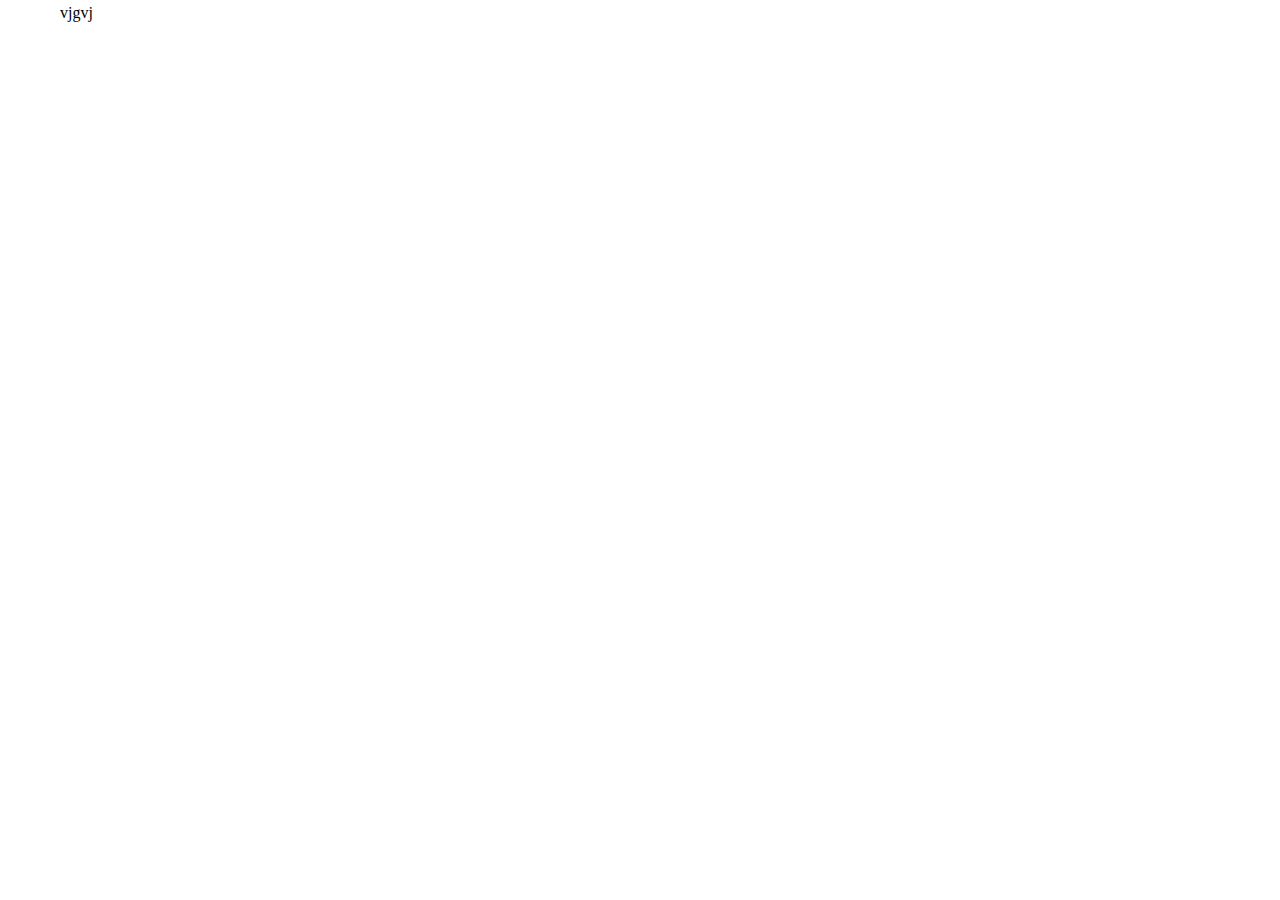
==== commit cc858e26: "." ====
--- a/index.html
+++ b/index.html
@@ -3,568 +3,12 @@
   <head>
     <meta charset="UTF-8" />
     <meta name="viewport" content="width=device-width, initial-scale=1.0" />
-    <title>lokalise</title>
-    <link rel="stylesheet" href="./fonts/fontsheet.css" />
+    <title>Document</title>
     <link rel="stylesheet" href="./css/style.css" />
-      </head>
+  </head>
   <body>
-    <header class="header">
-      <div class="container flex justify-between items-center">
-        <div class="flex items-center">
-          <svg
-            class="logo"
-            xmlns="http://www.w3.org/2000/svg"
-            width="130"
-            height="28"
-            viewBox="0 0 130 28"
-            fill="none"
-          >
-            <g clip-path="url(#clip0_1_9)">
-              <path
-                d="M24.2748 17.4004H19.9835H17.1328H16.4287L12.1374 21.6911L7.84608 17.4004H7.14196H4.2913H0V21.6911H6.06839L9.10289 24.7256L12.1374 27.7601L15.1719 24.7256L18.2058 21.6911H24.2748V17.4004Z"
-                fill="#FF6336"
-              />
-              <path
-                d="M24.2748 8.81641H0V13.1077H24.2748V8.81641Z"
-                fill="#FFC500"
-              />
-              <path
-                d="M24.2748 0.234375H0V4.52568H24.2748V0.234375Z"
-                fill="#A4A14A"
-              />
-              <path
-                d="M33.9258 0.234375H37.7863V21.292H33.9258V0.234375Z"
-                fill="black"
-              />
-              <path
-                d="M43.7951 20.6922C42.576 20.0193 41.6109 19.0983 40.8997 17.9281C40.1873 16.7585 39.832 15.4711 39.832 14.0676C39.832 12.664 40.1873 11.3772 40.8997 10.207C41.6109 9.03736 42.576 8.11582 43.7951 7.44293C45.013 6.77004 46.3347 6.43359 47.7582 6.43359C49.1812 6.43359 50.5022 6.77004 51.7213 7.44293C52.9392 8.11582 53.9044 9.03678 54.6167 10.207C55.3279 11.3766 55.6844 12.664 55.6844 14.0676C55.6844 15.4711 55.3285 16.7579 54.6167 17.9281C53.9044 19.0977 52.9392 20.0193 51.7213 20.6922C50.5022 21.3651 49.1812 21.7015 47.7582 21.7015C46.3347 21.7015 45.0136 21.3651 43.7951 20.6922ZM49.791 17.6217C50.405 17.2806 50.897 16.798 51.2676 16.174C51.6376 15.55 51.8238 14.8483 51.8238 14.0681C51.8238 13.2886 51.6382 12.5868 51.2676 11.9623C50.897 11.3383 50.405 10.8557 49.791 10.5145C49.1771 10.1734 48.4989 10.0025 47.7582 10.0025C47.017 10.0025 46.34 10.1734 45.7254 10.5145C45.1114 10.8557 44.6188 11.3383 44.2482 11.9623C43.877 12.5862 43.6926 13.2886 43.6926 14.0681C43.6926 14.8483 43.877 15.55 44.2482 16.174C44.6183 16.798 45.1108 17.2806 45.7254 17.6217C46.3394 17.9629 47.0164 18.1338 47.7582 18.1338C48.4989 18.1332 49.1765 17.9629 49.791 17.6217Z"
-                fill="black"
-              />
-              <path
-                d="M57.7305 0.234375H61.591V12.7813L66.6212 6.84426H71.2124L65.5388 13.5419L71.6219 21.292H66.6795L61.591 14.5943V21.292H57.7305V0.234375Z"
-                fill="black"
-              />
-              <path
-                d="M75.2644 20.766C74.182 20.142 73.3047 19.2499 72.6324 18.0898C71.9595 16.9302 71.623 15.5891 71.623 14.0683C71.623 12.6842 71.9448 11.4068 72.5882 10.2372C73.2316 9.0676 74.109 8.14134 75.2208 7.45903C76.3321 6.77671 77.55 6.43555 78.8764 6.43555C79.8121 6.43555 80.6652 6.59169 81.4348 6.90339C82.2049 7.21509 82.7947 7.63461 83.2042 8.16079V6.84447H87.0648V21.2922H83.2042V19.9759C82.5997 20.5415 81.9562 20.9699 81.2739 21.2627C80.591 21.555 79.7137 21.7017 78.6413 21.7017C77.4723 21.7023 76.3468 21.39 75.2644 20.766ZM82.298 16.9644C83.0192 16.1848 83.3804 15.2197 83.3804 14.0689C83.3804 12.9188 83.0192 11.9536 82.298 11.1735C81.5768 10.3939 80.6211 10.0039 79.432 10.0039C78.2424 10.0039 77.2866 10.3945 76.5654 11.1735C75.8442 11.9536 75.4836 12.9188 75.4836 14.0689C75.4836 15.2197 75.8442 16.1848 76.5654 16.9644C77.2866 17.7445 78.2418 18.134 79.432 18.134C80.6211 18.134 81.5768 17.7445 82.298 16.9644Z"
-                fill="black"
-              />
-              <path
-                d="M89.873 0.234375H93.7337V21.292H89.873V0.234375Z"
-                fill="black"
-              />
-              <path
-                d="M96.7467 4.15283C96.2788 3.68499 96.0449 3.11934 96.0449 2.45647C96.0449 1.77415 96.2788 1.19435 96.7467 0.716494C97.2145 0.239224 97.7802 0 98.4431 0C99.1249 0 99.7053 0.239224 100.183 0.716494C100.66 1.19435 100.9 1.77415 100.9 2.45647C100.9 3.11934 100.661 3.68499 100.183 4.15283C99.7053 4.62068 99.1249 4.8546 98.4431 4.8546C97.7802 4.85519 97.2145 4.62068 96.7467 4.15283ZM96.5416 6.84381H100.402V21.2915H96.5416V6.84381Z"
-                fill="black"
-              />
-              <path
-                d="M103.035 20.2948L103.913 16.6682H104.088C105.355 17.6434 106.652 18.1306 107.978 18.1306C108.524 18.1306 108.967 18.0281 109.309 17.8237C109.65 17.6192 109.821 17.3222 109.821 16.9316C109.821 16.5221 109.62 16.1909 109.221 15.9376C108.821 15.6842 108.075 15.3725 106.984 15.0013C105.873 14.6313 105.01 14.0945 104.396 13.3927C103.782 12.6909 103.474 11.8625 103.474 10.9068C103.474 9.56159 103.976 8.47919 104.98 7.66017C105.984 6.84115 107.256 6.43164 108.797 6.43164C109.577 6.43164 110.269 6.5047 110.874 6.65083C111.478 6.79696 112.053 7.03618 112.599 7.36732L112.746 11.0523H112.541C111.839 10.6039 111.215 10.2681 110.669 10.0436C110.123 9.81967 109.509 9.70712 108.827 9.70712C108.339 9.70712 107.939 9.80494 107.628 9.99938C107.316 10.1944 107.16 10.4484 107.16 10.7601C107.16 11.1696 107.355 11.506 107.745 11.7694C108.134 12.0328 108.866 12.3498 109.938 12.7198C111.166 13.1293 112.097 13.6266 112.731 14.2117C113.365 14.7962 113.682 15.703 113.682 16.9316C113.682 17.9456 113.428 18.8135 112.921 19.5348C112.414 20.2565 111.746 20.7975 110.917 21.1581C110.089 21.5187 109.177 21.699 108.183 21.699C106.174 21.699 104.458 21.2311 103.035 20.2948Z"
-                fill="black"
-              />
-              <path
-                d="M119.12 20.6763C117.911 19.9939 116.961 19.063 116.269 17.8834C115.576 16.7037 115.23 15.3927 115.23 13.9497C115.23 12.5462 115.557 11.2735 116.21 10.1333C116.864 8.99258 117.771 8.09107 118.931 7.4282C120.09 6.76533 121.402 6.43359 122.864 6.43359C124.345 6.43359 125.628 6.78006 126.71 7.4718C127.791 8.16414 128.61 9.08509 129.166 10.2358C129.722 11.3866 130 12.6245 130 13.9503V15.091H118.915C119.149 16.1834 119.651 17.0119 120.421 17.577C121.192 18.1426 122.21 18.4248 123.478 18.4248C125.408 18.4248 127.094 17.7914 128.537 16.524H128.947L128.8 20.1795C127.923 20.6869 126.997 21.0669 126.022 21.3203C125.047 21.5736 124.111 21.7003 123.214 21.7003C121.694 21.6997 120.329 21.3586 119.12 20.6763ZM126.14 12.4578C126.042 11.5804 125.676 10.8928 125.043 10.3961C124.409 9.8994 123.634 9.65016 122.718 9.65016C121.821 9.65016 121.036 9.88938 120.363 10.3666C119.691 10.8445 119.237 11.5416 119.003 12.4578H126.14Z"
-                fill="black"
-              />
-            </g>
-            <defs>
-              <clipPath id="clip0_1_9">
-                <rect width="130" height="28" fill="white" />
-              </clipPath>
-            </defs>
-          </svg>
-          <nav class="nav-wrap">
-            <ul class="flex justify-between nav-list">
-              <li><a href="#">Product</a></li>
-              <li><a href="#">Features</a></li>
-              <li><a href="#">Pricing</a></li>
-              <li><a href="#">Case studies</a></li>
-              <li><a href="#">Resources</a></li>
-            </ul>
-          </nav>
-        </div>
-
-        <div>
-          <button class="btn">Log in</button>
-          <a href="#" class="btn-1">Try it free</a>
-        </div>
-      </div>
-    </header>
-    <main>
-      <section class="first-section">
-        <div class="container-small flex items-center">
-          <div>
-            <h1 class="main-title">
-              Accelerate localization from code to delivery
-            </h1>
-            <p class="main-description">
-              A localization and translation management platform for agile
-              teams. Embrace automation, workflow transparency, and fast project
-              delivery.
-            </p>
-            <a class="main-btn" href="#">Try it free</a>
-            <a class="main-btn-1" href="#">Book a demo</a>
-            <p class="main-description-1">
-              Try all features for 14 days · No credit card required
-            </p>
-          </div>
-          <img src="./img/section-1.png" alt="section-1" />
-        </div>
-      </section>
-      <section class="secound-section">
-        <div class="container-small secound-wrap">
-          <h2 class="secondary-title text-center">
-            The preferred localization tool of 1500+ companies
-          </h2>
-          <div class="flex partners-wrap">
-            <img src="./img/section-2/section2-1.svg" alt="specailazed" />
-            <img src="./img/section-2/section2-2.svg" alt="virgin" />
-            <img src="./img/section-2/section2-3.svg" alt="tidal" />
-            <img src="./img/section-2/section2-4.svg" alt="revolut" />
-            <img src="./img/section-2/section2-5.svg" alt="yelp" />
-            <img src="./img/section-2/section2-6.svg" alt="daimler" />
-          </div>
-        </div>
-      </section>
-      <section class="third-section">
-        <div class="container-small third-wrap">
-          <div class="card-wrap">
-            <div class="card">
-              <h2 class="secondary-title">Control the localization process</h2>
-              <p>
-                Collaborate with your team in a single workspace. Add and assign
-                <a href="#">tasks</a>, track progress, and enjoy a seamless
-                localization workflow where you know who is doing what and when.
-              </p>
-              <a class="start" href="#">Start now</a>
-            </div>
-            <img src="./img/section-3/section3-1.png" alt="section3-1" />
-          </div>
-          <div class="card-wrap">
-            <div class="card card-2">
-              <h2 class="secondary-title">Shorten time to market</h2>
-              <p>
-                Localize your product in parallel with the development cycle.
-                Use the
-                <a href="https://helpx.adobe.com/ua/xd/get-started.html"
-                  >Adobe XD</a
-                >
-                , <a href="https://www.figma.com/">Figma</a> , and
-                <a href="https://www.sketch.com/">Sketch</a> plugins to start
-                working on translations as soon as the product design is ready.
-                No more idle waiting.
-              </p>
-              <a class="start" href="#">Start now</a>
-            </div>
-            <img src="./img/section-3/section3-2.png" alt="section3-2" />
-          </div>
-          <div class="card-wrap">
-            <div class="card card-3">
-              <h2 class="secondary-title">Ensure quality</h2>
-              <p>
-                Use built-in tools — e.g. <a href="#">translation memory</a>,
-                machine translation, and <a href="#">QA checks</a> — to enhance
-                the quality and cohesion of translations. Add product
-                <a href="#">screenshots</a> for context and use the
-                <a href="#">in-context editors</a> for instant previews.
-              </p>
-              <a class="start" href="#">Start now</a>
-            </div>
-            <img src="./img/section-3/section3-3.png" alt="section3-3" />
-          </div>
-          <div class="card-wrap">
-            <div class="card card-4">
-              <h2 class="secondary-title">Less work for developers</h2>
-              <p>
-                Eliminate the hassle of localization and let developers get back
-                to their main tasks. Save hours with the powerful
-                <a href="">API</a>, <a href="">CLI</a>,
-                <a href="#">mobile SDKs</a> , and integrations with
-                <a href="https://github.com/">GitHub</a>,
-                <a href="https://bitbucket.org/">Bitbucket</a>,
-                <a href="https://www.atlassian.com/">JIRA</a>, and more.
-              </p>
-              <a class="start" href="#">Start now</a>
-            </div>
-            <img src="./img/section-3/section3-3.png" alt="section3-3" />
-          </div>
-        </div>
-      </section>
-      <section class="four-section">
-        <div class="container-small">
-          <h2 class="secondary-title text-center">
-            What can you localize with Lokalise?
-          </h2>
-          <div class="four-section-card-wrap">
-            <div class="four-section-card">
-              <img src="./img/section-4/section4-1.svg" alt="Web apps" />
-              <h3 class="four-section-card-title">Web apps</h3>
-              <p class="four-section-card-descript">
-                Any kind of web apps — backend, frontend, single page, blogs —
-                you name it.
-              </p>
-            </div>
-            <div class="four-section-card">
-              <img src="./img/section-4/section4-2svg.png" alt="Mobile apps" />
-              <h3 class="four-section-card-title">Mobile apps</h3>
-              <p>
-                Upload any mobile platform language files. Embed
-                <a href="#">Lokalise iOS SDK</a> or
-                <a href="#">Lokalise Android SDK</a> if you prefer.
-              </p>
-            </div>
-            <div class="four-section-card">
-              <img src="./img/section-4/section4-3.png" alt="Games" />
-              <h3 class="four-section-card-title">Games</h3>
-              <p>
-                Our cloud software is trusted by many leading game developers
-                around the world.
-              </p>
-            </div>
-            <div class="four-section-card">
-              <img src="./img/section-4/section4-4.svg" alt="Documents" />
-              <h3 class="four-section-card-title">Documents</h3>
-              <p>Upload your DOCX and static HTML files.</p>
-            </div>
-            <div class="four-section-card">
-              <img
-                src="./img/section-4/section4-5.svg"
-                alt="Marketing e-mails"
-              />
-              <h3 class="four-section-card-title">Marketing e-mails</h3>
-              <p>
-                Integrate with Salesforce Marketing Cloud (coming soon) or
-                translate static e-mails.
-              </p>
-            </div>
-            <div class="four-section-card">
-              <img src="./img/section-4/section4-6.svg" alt="IoT" />
-              <h3 class="four-section-card-title">IoT</h3>
-              <p>We support most popular localization file formats.</p>
-            </div>
-          </div>
-        </div>
-      </section>
-      <section class="five-section">
-        <div class="container-small">
-          <h2 class="secondary-title text-center">
-            Boost your localization team’s productivity tenfold
-          </h2>
-          <div class="five-section-wrap">
-            <div>
-              <img src="./img/section-5/section5-1.svg" alt="section5-1" />
-              <h3 class="boost-title">Managers</h3>
-              <p class="boost-descript">
-                Update existing and launch new features and products while
-                simultaneously localizing them in multiple languages. Streamline
-                your team's workflow, maximize productivity, and speed up
-                expansion to other markets.
-              </p>
-              <a class="boost-link" href="#">Learn more</a>
-            </div>
-            <div>
-              <img src="./img/section-5/section5-2.svg" alt="section5-1" />
-              <h3 class="boost-title">Developers</h3>
-              <p class="boost-descript">
-                Set up an integration with your code repository or your own
-                custom SDK via Lokalise's powerful API. Do that once, and every
-                time you make changes in the code, they'll be automatically
-                imported to Lokalise for translation.
-              </p>
-              <a class="boost-link" href="#">Learn more</a>
-            </div>
-            <div>
-              <img src="./img/section-5/section5-3.svg" alt="section5-1" />
-              <h3 class="boost-title">Translators</h3>
-              <p class="boost-descript">
-                Eliminate double-work and neverending revisions with visual
-                context (screenshots) and live previews. Improve the quality and
-                speed of your translations with built-in CAT tools, like
-                autocomplete, inline machine translation, and translation
-                memory.
-              </p>
-              <a class="boost-link" href="#">Learn more</a>
-            </div>
-          </div>
-        </div>
-      </section>
-      <section class="six-section">
-        <div class="container-small flex gap-93">
-          <div>
-            <p class="quotation">
-              “Lokalise has turned a task we were dreading into an absolute
-              pleasure. Great platform, intuitive UX, powerful API. The
-              automatic text recognition for screenshots has been a lifesaver,
-              and over-the-air updates are the icing on the cake.”
-            </p>
-            <p class="six-section-text">Edward Cooper, Chief Mobile Officer</p>
-            <svg
-              xmlns="http://www.w3.org/2000/svg"
-              width="116"
-              height="25"
-              viewBox="0 0 116 25"
-              fill="none"
-            >
-              <g clip-path="url(#clip0_1_308)">
-                <path
-                  d="M0 12.3126V24.6157H2.51007H5.02014V19.6157V14.5862L6.94384 14.6453L8.86754 14.7043L11.82 19.6453L14.7518 24.5862L17.6425 24.6157C19.2062 24.6157 20.5023 24.5764 20.5023 24.5173C20.5023 24.4582 19.165 22.1748 17.5499 19.4484C15.9143 16.722 14.5563 14.4484 14.5152 14.3795C14.4741 14.3008 14.9678 14.0055 15.6365 13.6807C17.1693 12.9523 18.7124 11.5842 19.3707 10.3441C20.2863 8.58226 20.3377 5.48187 19.453 3.83817C18.5375 2.13541 16.3978 0.698399 14.042 0.216114C13.3733 0.0783195 10.4209 -0.0102558 6.47063 -0.0102558H0V12.3126ZM13.3219 4.61573C14.4741 5.1177 15.0604 6.01337 15.0604 7.31258C15.0604 8.51337 14.5358 9.43856 13.5585 9.95037C12.9721 10.2456 12.2417 10.3244 8.96013 10.3736L5.03043 10.4523V7.32242V4.1925H8.7441C11.9434 4.21218 12.5709 4.27124 13.3219 4.61573Z"
-                  fill="black"
-                />
-                <path
-                  d="M79.8799 12.5197V24.626H82.2871H84.6943V12.5197V0.413372H82.2871H79.8799V12.5197Z"
-                  fill="black"
-                />
-                <path
-                  d="M106.472 11.7514C106.534 21.0821 106.534 21.1215 107.017 22.0565C107.563 23.1195 108.859 24.3203 109.908 24.7337C110.361 24.9109 111.41 25.0093 112.912 25.0093H115.216V23.0112V21.0132H113.879C112.861 21.0132 112.439 20.9148 111.996 20.59L111.451 20.1864V15.4817V10.8065H113.334H115.216V8.90692V7.00731H113.334H111.451V4.70416V2.40101H108.921H106.411L106.472 11.7514Z"
-                  fill="black"
-                />
-                <path
-                  d="M26.9318 6.98783C25.2344 7.52917 24.0823 8.21814 22.8581 9.44846C21.6031 10.7477 21.0167 11.7516 20.5949 13.4544C19.4736 18.0213 21.531 22.3914 25.7179 24.291C27.0141 24.8914 27.1787 24.9209 29.7916 24.9209C32.1268 24.9209 32.6823 24.8618 33.7213 24.4485C35.1821 23.8874 37.1367 22.2437 37.9082 20.8855L38.4534 19.9111L36.7766 18.976C35.8611 18.4544 35.0278 18.041 34.9352 18.041C34.8529 18.041 34.4929 18.4445 34.1225 18.917C33.2893 20.0784 32.1577 20.7772 30.7792 21.0429C29.555 21.2693 28.6601 21.1414 27.6005 20.6197C26.3454 20.0193 25.0904 18.4445 25.0904 17.4406C25.0904 17.037 25.1727 17.037 31.9931 17.037H38.8958V15.3638C38.8958 11.5252 37.0441 8.69058 33.567 7.22405C32.0754 6.55476 28.6189 6.45633 26.9318 6.98783ZM32.5795 10.8953C33.1247 11.2595 33.6493 11.8303 33.9785 12.4996L34.5237 13.5233L29.8842 13.5823C27.333 13.6118 25.2036 13.5823 25.1418 13.5233C24.8538 13.2477 26.3557 11.4563 27.405 10.8559C28.4749 10.226 28.6601 10.1965 30.1517 10.2555C31.4685 10.3146 31.8491 10.3933 32.5795 10.8953Z"
-                  fill="black"
-                />
-                <path
-                  d="M64.8503 6.91907C62.1551 7.64741 59.6656 9.54701 58.6472 11.6828C57.9168 13.2478 57.5979 15.6494 57.9168 17.4604C58.7295 22.1947 62.3814 25.0293 67.741 25.0293C70.8786 25.0293 72.9669 24.301 74.9935 22.5687C76.1662 21.545 76.9583 20.2655 77.4727 18.5431C77.915 17.0765 77.8122 13.8088 77.2875 12.4112C76.4234 10.1474 74.1499 8.05095 71.5781 7.17497C69.9836 6.61395 66.4654 6.486 64.8503 6.91907ZM69.9425 11.3876C72.8743 12.6277 73.8413 16.3679 71.8662 18.8482C70.4671 20.61 67.5147 21.2695 65.5293 20.2754C64.4491 19.7143 63.2661 18.4742 62.9369 17.5096C62.5151 16.3088 62.762 14.173 63.4204 13.238C64.9018 11.0923 67.4736 10.3738 69.9425 11.3876Z"
-                  fill="black"
-                />
-                <path
-                  d="M38.7518 7.29322C38.8135 7.43102 40.4903 11.3976 42.4757 16.0924L46.0968 24.6357L48.3703 24.5767L50.6437 24.5176L54.1722 16.2105C56.1165 11.6436 57.7625 7.7066 57.8345 7.44086L57.9682 6.97826L55.417 7.03732L52.8452 7.09637L50.6232 12.7361C49.4093 15.8365 48.3497 18.3168 48.288 18.2381C48.2057 18.1594 47.177 15.6003 45.9837 12.5393L43.8131 6.99794H41.2207C39.1324 7.01763 38.6592 7.07668 38.7518 7.29322Z"
-                  fill="black"
-                />
-                <path
-                  d="M87.1941 12.4799C87.1941 15.5606 87.2969 18.4543 87.4307 19.1236C87.8833 21.5645 89.2515 23.2476 91.5764 24.3007C92.9137 24.9011 93.068 24.9307 95.7838 24.9307C98.4379 24.9307 98.6848 24.8913 99.8576 24.3696C102.182 23.3362 103.664 21.5055 104.116 19.1334C104.25 18.474 104.353 15.5704 104.353 12.4897V7.02712H101.977H99.5695L99.5078 12.47C99.4461 17.6964 99.4255 17.972 98.9626 18.7692C98.2939 19.97 97.1623 20.4917 95.4752 20.3933C93.9733 20.3145 93.1092 19.8224 92.5228 18.6905C92.1731 18.0114 92.1319 17.3322 92.0702 12.4602L92.0085 7.01728H89.6013H87.2249V12.4799H87.1941Z"
-                  fill="black"
-                />
-              </g>
-              <defs>
-                <clipPath id="clip0_1_308">
-                  <rect width="115.216" height="25" fill="white" />
-                </clipPath>
-              </defs>
-            </svg>
-          </div>
-          <img src="./img/section-6/section6-1.png" alt="section6-1" />
-        </div>
-      </section>
-      <section class="seven-section">
-        <div class="container-small flex">
-          <div class="right-side">
-            <img src="./img/section-7/section7-1.svg" alt="cake" />
-            <h2 class="right-side-text">
-              The most-loved translation management software
-            </h2>
-          </div>
-          <div class="left-side">
-            <img src="./img/section-7/section7-2.svg" alt="section7-2" />
-            <img src="./img/section-7/section7-3.svg" alt="section7-3" />
-          </div>
-        </div>
-      </section>
-      <section class="eight-section">
-        <div class="container-small text-center">
-          <h2 class="tools-title">Integrate Lokalise with your work tools</h2>
-          <p class="tools-descript">
-            Automate processes, eliminate routine tasks, and track progress with
-            ease.
-          </p>
-          <img src="./img/section-8/section-8.svg" alt="section-8" />
-          <a class="tools-btn" href="#">See all integrations</a>
-        </div>
-      </section>
-      <section class="nine-section text-center">
-        <div class="container-small">
-          <h2 class="tools-title nine-title">
-            Localization made easy. Why wait?
-          </h2>
-          <p>Try for free or let us show you how it works.</p>
-          <a href="#" class="nine-btn">Try it free</a>
-        </div>
-      </section>
-    </main>
-    <footer>
-      <div class="container-small ">
-        <div class="footer-wrapper">
-          <div class="footer-left-wrap">
-            <h2 class="footer-title">Case Studies</h2>
-            <img src="./img/footer/footer1.jpg" alt="bike" />
-            <svg
-            xmlns="http://www.w3.org/2000/svg"
-            width="80"
-            height="32"
-            viewBox="0 0 80 32"
-            fill="none"
-          >
-            <g clip-path="url(#clip0_1_393)">
-              <path
-                d="M12.8151 5.95538C12.5443 5.71906 12.2736 5.71906 11.9577 6.00263C10.4688 6.56983 7.67123 8.55506 6.99441 8.4133C8.12246 6.80621 9.34072 5.24637 10.7395 3.82835C11.3261 2.97753 10.559 2.78847 10.4688 2.31579C10.2883 1.70131 10.3785 1.03958 10.559 0.472365C10.8297 -0.000308482 10.2883 -0.0948433 9.97241 0.0942261C6.31759 4.06468 3.20423 8.03517 0.316469 12.0529C-0.134744 12.6673 -0.0445015 13.14 0.271347 13.5182L1.80547 15.5506C2.12132 16.1179 2.61765 16.2124 3.24935 15.787L8.07734 12.3838C6.13713 15.6924 4.28714 19.4266 2.88838 23.9642C2.25668 25.9022 4.01641 28.8328 6.40785 31.9051C6.67857 32.236 7.22 31.9051 6.85903 31.2434C4.55787 26.753 6.45298 19.8047 13.8528 9.5477C14.2138 9.12231 14.3492 8.69687 14.0785 8.27149L12.8151 5.95538Z"
-                fill="#1D1D1B"
-              />
-              <path
-                d="M31.8559 11.8632L32.4876 9.31081C32.623 8.93267 32.8937 8.74361 33.2547 8.69635H35.4205H36.0522L36.4132 7.51465H35.4656L32.4876 7.5619C31.8559 7.51465 31.3596 7.75102 31.0438 8.50729L29.4194 15.1247L28.7877 17.7244C28.6072 18.2916 28.7426 18.7643 29.4194 18.9534C29.4645 18.9534 29.5548 19.0006 29.5999 19.0006H33.39L33.7059 17.819H30.8182C30.5926 17.6298 30.412 17.6298 30.5023 17.0626L31.1791 14.2739C31.2694 13.943 31.4498 13.7067 31.7657 13.7067H33.9767L34.2925 12.7141H32.0364C31.7657 12.525 31.7206 12.2414 31.8559 11.8632Z"
-                fill="#1D1D1B"
-              />
-              <path
-                d="M36.3228 17.063C37.8118 10.9655 36.9093 14.6051 38.263 9.3111C38.3984 8.93297 38.6691 8.7439 39.03 8.69665H41.0605H41.7825L42.0532 7.75132L42.1434 7.46769H42.0532H41.0605H38.2179C37.5862 7.42044 37.0447 7.65676 36.774 8.41302L35.4204 13.9433L34.5179 17.5829C34.3374 18.2447 34.4728 18.7173 35.3301 18.8592H35.3752H39.1203L39.4361 17.6775H36.5484C36.413 17.6775 36.2325 17.6302 36.3228 17.063Z"
-                fill="#1D1D1B"
-              />
-              <path
-                d="M21.7943 13.4705L19.6284 11.4853C19.1772 10.9181 19.6284 8.79103 20.576 8.74377H22.9674H23.7796L24.0503 7.60938H22.9674H19.9894C18.726 7.8457 17.6882 10.5872 18.1846 11.9107L20.3955 13.9904C20.7113 14.3686 20.7565 14.6995 20.7565 15.0776L20.1248 17.3464C19.9894 17.9136 19.6284 17.9136 19.1772 17.9136H16.1992L15.9285 19.0008H20.3052C20.9821 18.9535 21.3882 18.5281 21.4784 17.8191L22.2004 14.9358C22.3808 14.2741 22.1552 13.8014 21.7943 13.4705Z"
-                fill="#1D1D1B"
-              />
-              <path
-                d="M29.1034 13.14L29.4192 11.7693L30.096 8.88597C30.1863 8.1297 29.9607 7.70431 29.4192 7.60975C29.329 7.5625 29.2387 7.5625 29.1485 7.5625H24.8619L23.012 14.7944L21.9291 19.0012H23.012H23.4181L26.0803 8.74415H27.8399C28.2009 8.83871 28.4266 9.02778 28.4266 9.40591L27.7046 12.5255C27.6144 13.0455 27.2985 13.3764 26.7571 13.5654L25.4034 13.8491L25.1778 14.9362L28.1107 14.369C28.607 14.2272 29.0131 13.8491 29.1034 13.14Z"
-                fill="#1D1D1B"
-              />
-              <path
-                d="M44.7157 7.5625H42.956L42.0535 11.013L41.0609 14.8416L39.978 19.0012H41.0609H41.7377L42.0535 17.725L44.7157 7.5625Z"
-                fill="#1D1D1B"
-              />
-              <path
-                d="M60.3277 7.5625H59.2446H58.6128L55.5898 19.0012H57.3498L59.2446 11.8166L60.3277 7.5625Z"
-                fill="#1D1D1B"
-              />
-              <path
-                d="M68.0431 14.2742C68.1333 13.9433 68.3139 13.707 68.6297 13.707H70.8405L71.1564 12.7144H68.8554C68.5846 12.5253 68.5395 12.2417 68.6749 11.8636L69.3518 9.3111C69.4872 8.93297 69.7574 8.7439 70.1185 8.69665H72.1041H72.9164L73.1415 7.94038L73.2769 7.46769H73.1415H72.1492H69.3969C68.7651 7.42044 68.2236 7.65676 67.9528 8.41302L66.3282 15.0305L65.6969 17.6302C65.5164 18.1974 65.6518 18.6701 66.3282 18.8592C66.3733 18.8592 66.4636 18.9064 66.5087 18.9064H70.299L70.6149 17.7247H67.6821C67.4564 17.5356 67.2759 17.5356 67.3662 16.9684L68.0431 14.2742Z"
-                fill="#1D1D1B"
-              />
-              <path
-                d="M79.1436 7.5625H73.9544L73.0974 10.7767L72.1046 14.6053L70.9764 18.9539H72.1046H73.0974H76.2559C77.0226 18.9067 77.4738 18.4813 77.6544 17.6777L80.001 8.55509C80.0913 7.98789 79.7754 7.60975 79.1436 7.5625ZM78.1056 9.64223L76.1656 16.7324C76.1205 17.2996 75.7595 17.6777 75.0374 17.725H73.1877C73.1426 17.725 73.0974 17.725 73.0523 17.6777C72.8718 17.5832 72.8718 17.3468 72.962 17.1105L73.0523 16.7796L75.3533 8.60239H77.6092C78.1959 8.64965 78.2861 9.02778 78.1056 9.64223Z"
-                fill="#1D1D1B"
-              />
-              <path
-                d="M60.6882 16.921L66.2379 9.50004L66.6441 8.93284C67.1405 8.17657 66.96 7.60938 66.2379 7.60938C66.2379 7.60938 66.2379 7.60938 66.1928 7.60938H61.1395L61.0944 8.64921H64.2077C64.6138 8.64921 64.8395 8.83828 64.5687 9.21641L59.2441 16.5429L58.342 17.7718C57.981 18.339 58.1164 18.7645 58.7482 19.048H59.2441H64.2528L64.5687 17.7718H60.7785C60.4174 17.6773 60.3723 17.2046 60.6882 16.921Z"
-                fill="#1D1D1B"
-              />
-              <path
-                d="M47.7838 7.60975L42.0534 18.8594L41.9631 19.0485H42.0534H43.3168L47.8289 10.0677L48.235 10.1149L48.4606 12.6201C48.6411 13.2346 48.235 13.1873 48.0996 13.1873H46.8363L46.6106 14.1326L48.0996 14.1799C48.3704 14.2272 48.5057 14.369 48.4606 14.6526L48.7313 18.9067H50.2654L49.6337 7.5625L47.7838 7.60975Z"
-                fill="#1D1D1B"
-              />
-              <path
-                d="M52.6118 16.9214L55.0482 7.5625H53.2887L50.6716 17.6304C50.6265 18.1976 50.8521 18.8121 51.5738 19.0012H55.0482L55.4092 17.7723L52.9277 17.725C52.6118 17.6777 52.4764 17.3941 52.6118 16.9214Z"
-                fill="#1D1D1B"
-              />
-            </g>
-            <defs>
-              <clipPath id="clip0_1_393">
-                <rect width="80" height="32" fill="white" />
-              </clipPath>
-            </defs>
-            </svg>
-            <p class="footer-descript">
-            Riding towards global success with a 100% teammate enthusiasm
-            </p>
-            <a class="readmore" href="#">Read more</a>
-          </div>
-          <div class="footer-right-wrap">
-            <div>
-              <h3 class="footer-right-title">Product</h3>
-              <div class="footer-right-items">
-                <a href="#">For developers</a>
-                <a href="#">For managers</a>
-                <a href="#">For translators</a>
-                <a href="#">For designers</a>
-                <a href="#">Integrations</a>
-                <a href="#">Security</a>
-                <a href="#">Pricing</a>
-                <a href="#">Automations</a>
-              </div>
-            </div>
-            <div>
-              <h3 class="footer-right-title">Support</h3>
-              <div class="footer-right-items">
-                <a href="#">Contact</a>
-                <a href="#">Documentation</a>
-                <a href="#">Status</a>
-                <a href="#">Product Updates</a>
-                <a href="#">CLI Tool</a>
-                <a href="#">API Reference</a>
-                <a href="#">iOS and Android SDK</a>
-                <a href="#">Supported File Formats</a>
-              </div>
-            </div>
-            <div>
-              <h3 class="footer-right-title">Company</h3>
-              <div class="footer-right-items">
-                <a href="#">About</a>
-                <a href="#">Blog</a>
-                <a href="#">Status</a>
-                <a href="#">Careers | We`re Hiring</a>
-                <a href="#">Case Studies</a>
-                <a href="#">Media Kit</a>
-              </div>
-            </div>
-            <div>
-              <h3 class="footer-right-title">Legal</h3>
-              <div class="footer-right-items">
-                <a href="#">Terms of Service</a>
-                <a href="#">Privacy Policy</a>
-                <a href="#">Cookie Policy</a>
-                <a href="#">Privacy Shield</a>
-                <a href="#">DPA</a>
-                <a href="#">List of Sub-processorsK</a>
-                <a href="#">Candidates Privacy Notice</a>
-              </div>
-            </div>
-          </div>
-        </div>
-      </div>
-        
-      <div class="container-small footer-down flex justify-between">
-        <div class="flex justify-between footer-down-right">
-          <svg
-            xmlns="http://www.w3.org/2000/svg"
-            width="90"
-            height="21"
-            viewBox="0 0 90 21"
-            fill="none"
-          >
-            <g clip-path="url(#clip0_1_372)">
-              <path
-                d="M0 0.228516H3.52691V20.6073H0V0.228516Z"
-                fill="#221F1F"
-              />
-              <path
-                d="M9.55813 20.0256C8.44383 19.375 7.5621 18.4818 6.91295 17.3496C6.26034 16.2174 5.9375 14.9713 5.9375 13.615C5.9375 12.2549 6.26381 11.0125 6.91295 9.88033C7.5621 8.74818 8.44383 7.85863 9.55813 7.20433C10.6724 6.55371 11.8805 6.22656 13.1788 6.22656C14.4805 6.22656 15.6851 6.55371 16.7994 7.20433C17.9137 7.85495 18.7954 8.74818 19.4446 9.88033C20.0937 11.0125 20.42 12.2586 20.42 13.615C20.42 14.975 20.0937 16.2174 19.4446 17.3496C18.792 18.4818 17.9102 19.375 16.7994 20.0256C15.6851 20.6762 14.4771 21.0034 13.1788 21.0034C11.877 20.9997 10.669 20.6762 9.55813 20.0256ZM15.0359 17.0519C15.5983 16.721 16.0461 16.2542 16.3863 15.6514C16.723 15.0485 16.8931 14.3685 16.8931 13.615C16.8931 12.8614 16.723 12.1814 16.3863 11.5786C16.0461 10.9757 15.5983 10.5089 15.0359 10.1781C14.4736 9.84725 13.8557 9.68184 13.1788 9.68184C12.5018 9.68184 11.8839 9.84725 11.3216 10.1781C10.7592 10.5089 10.3114 10.9757 9.97122 11.5786C9.63103 12.1814 9.46441 12.8614 9.46441 13.615C9.46441 14.3685 9.6345 15.0485 9.97122 15.6514C10.3079 16.2542 10.7592 16.721 11.3216 17.0519C11.8839 17.3827 12.5018 17.5481 13.1788 17.5481C13.8557 17.5481 14.4736 17.3827 15.0359 17.0519Z"
-                fill="#221F1F"
-              />
-              <path
-                d="M22.8301 0.228516H26.357V12.3698L30.9531 6.62445H35.1499L29.9637 13.1049L35.5249 20.6036H31.0086L26.357 14.1231V20.6036H22.8301V0.228516Z"
-                fill="#221F1F"
-              />
-              <path
-                d="M38.8505 20.0952C37.8612 19.4924 37.0593 18.6286 36.4449 17.5074C35.8304 16.3863 35.5215 15.0887 35.5215 13.6147C35.5215 12.2767 35.8166 11.038 36.4032 9.90584C36.9899 8.77369 37.7918 7.87679 38.8089 7.21514C39.826 6.55349 40.9368 6.22266 42.1483 6.22266C43.0023 6.22266 43.7833 6.37337 44.488 6.67479C45.1927 6.97621 45.7308 7.38055 46.1057 7.89149V6.61965H49.6326V20.6025H46.1057V19.3306C45.5537 19.8783 44.9636 20.2937 44.3422 20.5767C43.7208 20.8598 42.9155 21.0031 41.9366 21.0031C40.8674 20.9995 39.8399 20.698 38.8505 20.0952ZM45.2795 16.4157C45.939 15.6622 46.2688 14.7285 46.2688 13.6147C46.2688 12.501 45.939 11.5673 45.2795 10.8138C44.6199 10.0602 43.7451 9.68162 42.6586 9.68162C41.5721 9.68162 40.6973 10.0602 40.0377 10.8138C39.3782 11.5673 39.0484 12.5046 39.0484 13.6147C39.0484 14.7285 39.3782 15.6622 40.0377 16.4157C40.6973 17.1693 41.5686 17.5479 42.6586 17.5479C43.7451 17.5479 44.6199 17.1693 45.2795 16.4157Z"
-                fill="#221F1F"
-              />
-              <path
-                d="M52.7363 0.228516H56.2632V20.6073H52.7363V0.228516Z"
-                fill="#221F1F"
-              />
-              <path
-                d="M59.5504 4.01745C59.1234 3.56532 58.9082 3.01762 58.9082 2.37435C58.9082 1.71271 59.1234 1.15398 59.5504 0.690825C59.9774 0.227671 60.4946 -0.00390625 61.1021 -0.00390625C61.727 -0.00390625 62.2546 0.227671 62.692 0.690825C63.1294 1.15398 63.3481 1.71638 63.3481 2.37435C63.3481 3.01762 63.1294 3.56165 62.692 4.01745C62.2546 4.46957 61.7235 4.69748 61.1021 4.69748C60.4946 4.69748 59.9809 4.47325 59.5504 4.01745ZM59.363 6.62361H62.8899V20.6065H59.363V6.62361Z"
-                fill="#221F1F"
-              />
-              <path
-                d="M65.2988 19.6433L66.1007 16.1329H66.2604C67.4198 17.0776 68.6036 17.5481 69.8151 17.5481C70.3149 17.5481 70.7176 17.4489 71.0301 17.2504C71.3425 17.0519 71.4987 16.7651 71.4987 16.3865C71.4987 15.9895 71.3147 15.6697 70.9502 15.4235C70.5857 15.1772 69.9019 14.8758 68.9056 14.5192C67.8885 14.1627 67.1005 13.6407 66.5416 12.9607C65.9827 12.2806 65.698 11.4793 65.698 10.5567C65.698 9.25544 66.1563 8.20783 67.0762 7.41385C67.9926 6.61987 69.1555 6.22656 70.5649 6.22656C71.2765 6.22656 71.9118 6.2964 72.4637 6.43976C73.0157 6.58312 73.5398 6.81102 74.0397 7.13449L74.1716 10.7H73.9842C73.342 10.2663 72.7727 9.93915 72.2728 9.72227C71.7729 9.5054 71.214 9.39512 70.5892 9.39512C70.1449 9.39512 69.7769 9.49069 69.4922 9.67816C69.2076 9.86563 69.0653 10.1119 69.0653 10.4133C69.0653 10.8103 69.2423 11.1338 69.5999 11.3911C69.9574 11.6447 70.6239 11.9535 71.6063 12.31C72.7276 12.707 73.578 13.1886 74.1578 13.7546C74.7375 14.3207 75.0256 15.1992 75.0256 16.3865C75.0256 17.368 74.793 18.2061 74.3313 18.9045C73.8662 19.6029 73.2587 20.1249 72.5019 20.4741C71.7452 20.8233 70.912 20.996 70.0025 20.996C68.1662 20.9997 66.5971 20.5476 65.2988 19.6433Z"
-                fill="#221F1F"
-              />
-              <path
-                d="M80.0019 20.0109C78.898 19.3493 78.0267 18.4487 77.3949 17.3092C76.7632 16.166 76.4473 14.8978 76.4473 13.501C76.4473 12.141 76.7458 10.9096 77.3429 9.80682C77.94 8.70407 78.7696 7.82922 79.8284 7.18963C80.8871 6.55003 82.0882 6.22656 83.4247 6.22656C84.7785 6.22656 85.9519 6.56106 86.9377 7.23006C87.9271 7.89906 88.6734 8.79229 89.1837 9.90606C89.6905 11.0198 89.9474 12.2181 89.9474 13.501V14.6038H79.818C80.0332 15.6624 80.4914 16.4637 81.1961 17.0078C81.9008 17.5554 82.8311 17.8275 83.9905 17.8275C85.754 17.8275 87.2953 17.2136 88.6144 15.9895H88.9893L88.8574 19.5257C88.0555 20.0183 87.2085 20.3858 86.3163 20.6284C85.4242 20.8747 84.5703 20.996 83.751 20.996C82.3521 20.9997 81.1058 20.6725 80.0019 20.0109ZM86.417 12.0564C86.3268 11.2073 85.9935 10.542 85.4138 10.0604C84.8341 9.57891 84.1259 9.33999 83.2893 9.33999C82.4701 9.33999 81.7515 9.57156 81.1371 10.0347C80.5226 10.4979 80.1096 11.1705 79.8943 12.0601H86.417V12.0564Z"
-                fill="#221F1F"
-              />
-            </g>
-            <defs>
-              <clipPath id="clip0_1_372">
-                <rect width="90" height="21" fill="white" />
-              </clipPath>
-            </defs>
-          </svg>
-          <p class="footer-down-descript">
-            Localization workflow for your web and mobile apps, games and
-            digital content.
-          </p>
-        </div>
-        <div class="copy">
-          <p>&#169 2001-2020</p>
-          <p>All rights reserved.</p>
-        </div>
-      </div>
-    </footer>
+    <header><div class="container">vjgvj</div></header>
+    <main></main>
+    <footer></footer>
   </body>
 </html>
--- a/css/style.css
+++ b/css/style.css
@@ -1,369 +1,6 @@
-.first-section {
-  padding-top: 129px;
-  padding-bottom: 172px;
-}
-
-.main-title {
-  font-size: 65px;
-  font-weight: 600;
-  line-height: 1;
-}
-.main-description {
-  font-size: 25px;
-  font-weight: 400;
-  line-height: 1.4;
-  padding-top: 51px;
-  padding-bottom: 50px;
-  max-width: 471px;
-}
-.main-btn, .main-btn-1 {
-  font-size: 16px;
-  font-weight: 600;
-  line-height: 3.7;
-  color: #fff;
-  text-align: center;
-  min-width: 160px;
-  background-color: #ff6336;
-  border: none;
-  padding-left: 42px;
-  padding-right: 41px;
-  display: inline-block;
-}
-.main-btn-1 {
-  color: #000;
-  background-color: transparent;
-  padding-left: 29px;
-  padding-right: 29px;
-  border: 1px solid rgba(0, 0, 0, 0.5);
-  margin-left: 10px;
-}
-.main-description-1 {
-  font-size: 15px;
-  font-weight: 400;
-  line-height: 1.6;
-  margin-top: 25px;
-}
-
-.secound-section {
-  padding-top: 108px;
-  padding-bottom: 104px;
-  background-color: #ff9c7d;
-}
-.secound-wrap {
-  display: flex;
-  flex-wrap: wrap;
-  justify-content: center;
-  align-items: center;
-  gap: 70px;
-}
-
-.secound-section .secondary-title {
-  max-width: 720px;
-}
-
-.partners-wrap {
-  gap: 102px;
-}
-
-.third-section {
-  padding-top: 90px;
-  padding-bottom: 150px;
-}
-.third-wrap {
-  display: flex;
-  flex-wrap: wrap;
-  gap: 250px;
-}
-
-.card, .card-4, .card-3, .card-2 {
-  display: flex;
-  flex-wrap: wrap;
-  gap: 30px;
-  margin-right: 167px;
-}
-.card-wrap {
-  display: flex;
-  align-items: center;
-}
-.card-2 {
-  margin-left: 138px;
-  margin-right: 70px;
-}
-.card-3 {
-  margin-right: 138px;
-}
-.card-4 {
-  margin-left: 138px;
-  margin-right: 0;
-}
-
-.start {
-  text-decoration: none !important;
-  font-weight: 600;
-}
-
-.third-section a {
-  text-decoration: underline;
-}
-
-.card-wrap:nth-child(2n) {
-  flex-direction: row-reverse;
-}
-
-.four-section {
-  padding-top: 120px;
-  padding-bottom: 147px;
-  background-color: #fff8e4;
-}
-.four-section-card-wrap {
-  display: grid;
-  grid-template-columns: repeat(3, 1fr);
-  gap: 57px 110px;
-  text-align: center;
-  margin-top: 58px;
-}
-.four-section-card-title {
-  margin-top: 23px;
-  margin-bottom: 23px;
-  font-size: 25px;
-  font-weight: 600;
-  line-height: 1.4;
-}
-.four-section-card-descript {
-  font-size: 18px;
-  font-weight: 400;
-  line-height: 1.4;
-}
-
-.four-section a {
-  text-decoration: underline;
-}
-
-.six-section {
-  background-color: #c9e8f2;
-  padding-top: 53px;
-  padding-bottom: 105px;
-}
-.six-section-text {
-  font-size: 15px;
-  line-height: 1.6;
-  margin-bottom: 7px;
-}
-
-.quotation {
-  font-size: 30px;
-  font-weight: 400;
-  line-height: 1.3;
-  margin-bottom: 23px;
-  margin-top: 12px;
-}
-
-.gap-93 {
-  gap: 93px;
-}
-
-.seven-section {
-  padding-top: 89px;
-  padding-bottom: 84px;
-  background-color: #dabc98;
-}
-
-.right-side {
-  display: flex;
-  align-items: center;
-  gap: 67px;
-  border-right: 1px solid #000;
-}
-.right-side-text {
-  max-width: 461px;
-  font-size: 35px;
-  font-weight: 600;
-  line-height: 1.4;
-  margin-right: 125px;
-}
-
-.left-side {
-  display: flex;
-  gap: 70px;
-  margin-left: 70px;
-}
-
-.eight-section {
-  padding-top: 169px;
-  padding-bottom: 162px;
-}
-
-.tools-title {
-  font-size: 65px;
-  font-weight: 600;
-  line-height: 1.1;
-  max-width: 791px;
-  margin: auto;
-}
-.tools-descript {
-  font-size: 25px;
-  font-weight: 400;
-  line-height: 1.2;
-  margin: auto;
-  max-width: 539px;
-  margin-bottom: 25px;
-}
-.tools-btn {
-  display: inline-block;
-  color: #fff;
-  text-align: center;
-  font-size: 16px;
-  font-weight: 600;
-  line-height: 3.7;
-  min-width: 193px;
-  background-color: #ff6336;
-  padding-left: 20px;
-  padding-right: 20px;
-  margin-top: 32px;
-}
-
-.eight-section img {
-  display: block;
-  margin: auto;
-}
-
-.nine-title {
-  margin-bottom: 29px;
-  text-align: center;
-}
-.nine-section {
-  padding-top: 119px;
-  padding-bottom: 161px;
-  background-color: #ff9c7d;
-}
-.nine-btn {
-  display: inline-block;
-  text-align: center;
-  color: #fff;
-  font-size: 17px;
-  font-weight: 600;
-  line-height: 3.5;
-  background-color: #000;
-  padding-left: 40px;
-  padding-right: 40px;
-  min-width: 160px;
-  margin-top: 54px;
-}
-
-.five-section {
-  padding-top: 154px;
-  padding-bottom: 187px;
-}
-.five-section-wrap {
-  display: grid;
-  grid-template-columns: repeat(3, 1fr);
-  gap: 52px;
-  margin-top: 25px;
-}
-
-.five-section img {
-  aspect-ratio: 4/3;
-  width: 100%;
-  object-fit: none;
-  object-position: left;
-}
-
-.boost-title {
-  font-size: 30px;
-  font-weight: 600;
-  line-height: 1.3;
-  margin-bottom: 34px;
-}
-.boost-link {
-  text-decoration: underline;
-  font-size: 30px;
-  font-weight: 400;
-  line-height: 1.3;
-}
-.boost-descript {
-  margin-bottom: 25px;
-}
-
-.footer-wrapper {
-  display: grid;
-  grid-template-areas: "a b c d e";
-  padding-bottom: 95px;
-  border-bottom: 1px solid #000;
-}
-.footer-right-wrap {
-  display: grid;
-  grid-template-columns: repeat(4, 187px);
-  gap: 34px;
-  margin-left: 70px;
-}
-.footer-right-items {
-  margin-top: 23px;
-  display: flex;
-  flex-direction: column;
-  gap: 15px;
-}
-.footer-right-title {
-  font-size: 20px;
-  font-weight: 600;
-  line-height: 1.2;
-}
-.footer-title {
-  font-size: 40px;
-  font-weight: 600;
-  line-height: 1.2;
-  margin-bottom: 28px;
-}
-.footer-descript {
-  max-width: 290px;
-  margin-bottom: 15px;
-}
-.footer-left-wrap {
-  margin-right: 70px;
-}
-.footer-down {
-  padding-top: 48px;
-  padding-bottom: 48px;
-}
-.footer-down-right {
-  gap: 14px;
-}
-.footer-down-descript {
-  font-size: 12px;
-  font-weight: 400;
-  line-height: 1.2;
-  max-width: 301px;
-}
-
-footer a {
-  font-size: 15px;
-  line-height: 1;
-}
-
-footer {
-  padding-top: 92px;
-  padding-bottom: 43px;
-  background-color: #eee;
-}
-
-footer img {
-  display: block;
-  margin-bottom: 31px;
-}
-
-.readmore {
-  font-weight: 600;
-}
-
-.copy {
-  margin-right: 76px;
-  font-size: 12px;
-  font-weight: 400;
-  line-height: 1.2;
-}
-
 :root {
-  --container-width: 1330px;
-  --basic-space: 1rem;
+  --container-width: 1600px;
+  --basic-space: 60px;
 }
 
 * {
@@ -376,94 +13,28 @@
   max-width: 100%;
 }
 
+.btn {
+  display: inline-block;
+  text-align: center;
+  min-width: 150px;
+  padding: 0.5rem, 1.5rem;
+}
+
 a {
   color: inherit;
   text-decoration: none;
 }
-
 html {
-  font-family: "Graphik", sans-serif;
-  font-size: 20px;
-  line-height: 1.5;
+  font-size: 16px;
+  line-height: 1.6;
   font-weight: 400;
   color: #000;
 }
 
-.container, .container-small {
+.container {
   max-width: calc(var(--container-width) + var(--basic-space) * 2);
   margin-left: auto;
   margin-right: auto;
   padding-right: var(--basic-space);
   padding-left: var(--basic-space);
 }
-.container-small {
-  max-width: calc(var(--container-width) - 2rem + var(--basic-space) * 2);
-}
-
-.flex {
-  display: flex;
-}
-
-.justify-between {
-  justify-content: space-between;
-}
-
-.items-center {
-  align-items: center;
-}
-
-.text-center {
-  text-align: center;
-}
-
-ul,
-ol,
-li {
-  list-style: none;
-}
-
-.logo {
-  margin-right: 51px;
-}
-
-.header {
-  padding-top: 25px;
-  padding-bottom: 25px;
-  border-bottom: 1px solid #ccc;
-}
-
-.btn, .btn-1 {
-  display: inline-block;
-  text-align: center;
-  min-width: 120px;
-  padding-left: 1.75rem;
-  padding-right: 1.8rem;
-  border: 1px solid rgba(0, 0, 0, 0.5);
-  font-size: 16px;
-  font-weight: 600;
-  line-height: 2.8;
-}
-
-.btn-1 {
-  color: #fff;
-  background-color: #ff6336;
-  padding-left: 1.1rem;
-  padding-right: 1.05rem;
-  margin-left: 10px;
-  border: none;
-}
-
-.nav-wrap {
-  font-size: 15px;
-  font-weight: 400;
-  line-height: 1.3;
-}
-.nav-list {
-  gap: 57px;
-}
-
-.secondary-title {
-  font-size: 50px;
-  font-weight: 600;
-  line-height: 1.2;
-}/*# sourceMappingURL=style.css.map */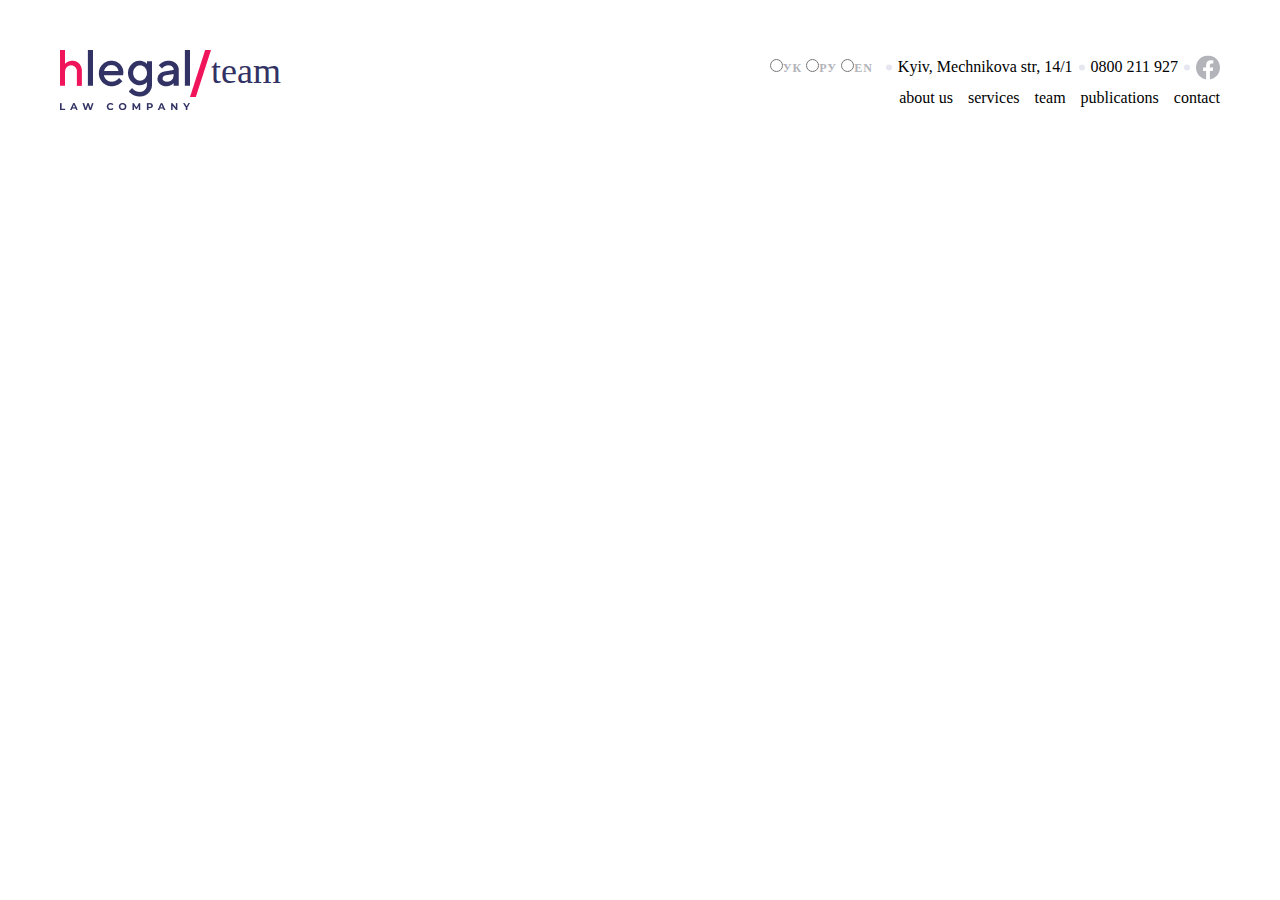
==== commit ca49b293: "add css" ====
--- a/index.html
+++ b/index.html
@@ -4,10 +4,105 @@
     <meta charset="UTF-8" />
     <meta name="viewport" content="width=device-width, initial-scale=1.0" />
     <title>Document</title>
+    <link rel="stylesheet" href="./fonts/fontsheet.css" />
     <link rel="stylesheet" href="./css/style.css" />
   </head>
   <body>
-    <header><div class="container">vjgvj</div></header>
+    <header>
+      <div class="container header">
+        <div class="item-1">
+          <a href="#">
+            <img src="./img/header/Logo.png" alt="Logo" />
+          </a>
+          <svg
+            xmlns="http://www.w3.org/2000/svg"
+            width="21"
+            height="47"
+            viewBox="0 0 21 47"
+            fill="none"
+          >
+            <path
+              fill-rule="evenodd"
+              clip-rule="evenodd"
+              d="M15.1752 0H21L5.82482 47H0L15.1752 0Z"
+              fill="#F0145A"
+            />
+          </svg>
+          <span class="span-logo">team</span>
+        </div>
+        <div class="item-2">
+          <div class="lang-list">
+            <form action="https://fom.in.ua/echo" method="post">
+              <label>
+                <input
+                  type="radio"
+                  name="lang"
+                  id="uk"
+                  value="УК"
+                  class="lang-item"
+                />УК
+              </label>
+              <label>
+                <input
+                  type="radio"
+                  name="lang"
+                  id="ru"
+                  value="РУ"
+                  class="lang-item"
+                />РУ
+              </label>
+              <label>
+                <input
+                  type="radio"
+                  name="lang"
+                  id="en"
+                  value="EN"
+                  class="lang-item"
+                />EN
+              </label>
+            </form>
+          </div>
+
+          <svg
+            xmlns="http://www.w3.org/2000/svg"
+            width="6"
+            height="7"
+            viewBox="0 0 6 7"
+            fill="none"
+          >
+            <circle cx="3" cy="3.5" r="3" fill="#E6E6F0" />
+          </svg>
+          <p>Kyiv, Mechnikova str, 14/1</p>
+          <svg
+            xmlns="http://www.w3.org/2000/svg"
+            width="6"
+            height="7"
+            viewBox="0 0 6 7"
+            fill="none"
+          >
+            <circle cx="3" cy="3.5" r="3" fill="#E6E6F0" />
+          </svg>
+          <a href="tel:+0800211927">0800 211 927</a>
+          <svg
+            xmlns="http://www.w3.org/2000/svg"
+            width="6"
+            height="7"
+            viewBox="0 0 6 7"
+            fill="none"
+          >
+            <circle cx="3" cy="3.5" r="3" fill="#E6E6F0" />
+          </svg>
+          <img src="./img/header/Facebook-Header.svg" alt="Facebook" />
+        </div>
+        <div class="item-3">
+          <a href="#">about us</a>
+          <a href="#">services</a>
+          <a href="#">team</a>
+          <a href="#">publications</a>
+          <a href="#">contact</a>
+        </div>
+      </div>
+    </header>
     <main></main>
     <footer></footer>
   </body>
--- a/fonts/fontsheet.css
+++ b/fonts/fontsheet.css
@@ -0,0 +1,16 @@
+@font-face {
+  font-family: 'Montserrat';
+  src: url('Montserrat-Medium.woff2') format('woff2'),
+    url('Montserrat-Medium.woff') format('woff');
+  font-weight: 400;
+  font-style: normal;
+  font-display: swap;
+}
+@font-face {
+  font-family: 'Montserrat';
+  src: url('Montserrat-Medium.woff2') format('woff2'),
+    url('Montserrat-Medium.woff') format('woff');
+  font-weight: 700;
+  font-style: bold;
+  font-display: swap;
+}
--- a/css/style.css
+++ b/css/style.css
@@ -1,3 +1,61 @@
+.span-logo {
+  color: #323264;
+  font-size: 36px;
+  font-weight: 400;
+  line-height: normal;
+}
+
+.header {
+  display: grid;
+  grid-template-areas: "a b" "a c";
+}
+.header .item-1 {
+  grid-area: a;
+  align-self: center;
+  display: flex;
+}
+.header .item-2 {
+  grid-area: b;
+  display: flex;
+  gap: 6px;
+  justify-content: end;
+  align-items: center;
+}
+.header .item-3 {
+  grid-area: c;
+  justify-self: end;
+  display: flex;
+  gap: 15px;
+}
+
+.lang-list {
+  color: #b3b3ba;
+  text-align: center;
+  font-size: 12px;
+  font-weight: 700;
+  line-height: normal;
+  letter-spacing: 1px;
+  padding: 5px 7px;
+}
+
+.lang-item input[type=radio] {
+  display: none;
+}
+
+.lang-list input[type=radio]:checked + label {
+  border-radius: 8px;
+  background-color: #f0145a;
+}
+
+.lang-item {
+  padding: 5px 7px;
+}
+
+.lang-list input[type=radio]:hover + label {
+  border-radius: 8px;
+  background: #f5f5fa;
+}
+
 :root {
   --container-width: 1600px;
   --basic-space: 60px;
@@ -24,6 +82,7 @@
   color: inherit;
   text-decoration: none;
 }
+
 html {
   font-size: 16px;
   line-height: 1.6;
@@ -37,4 +96,9 @@
   margin-right: auto;
   padding-right: var(--basic-space);
   padding-left: var(--basic-space);
+  padding-top: calc(var(--basic-space) / 1.2);
 }
+
+.flex {
+  display: flex;
+}/*# sourceMappingURL=style.css.map */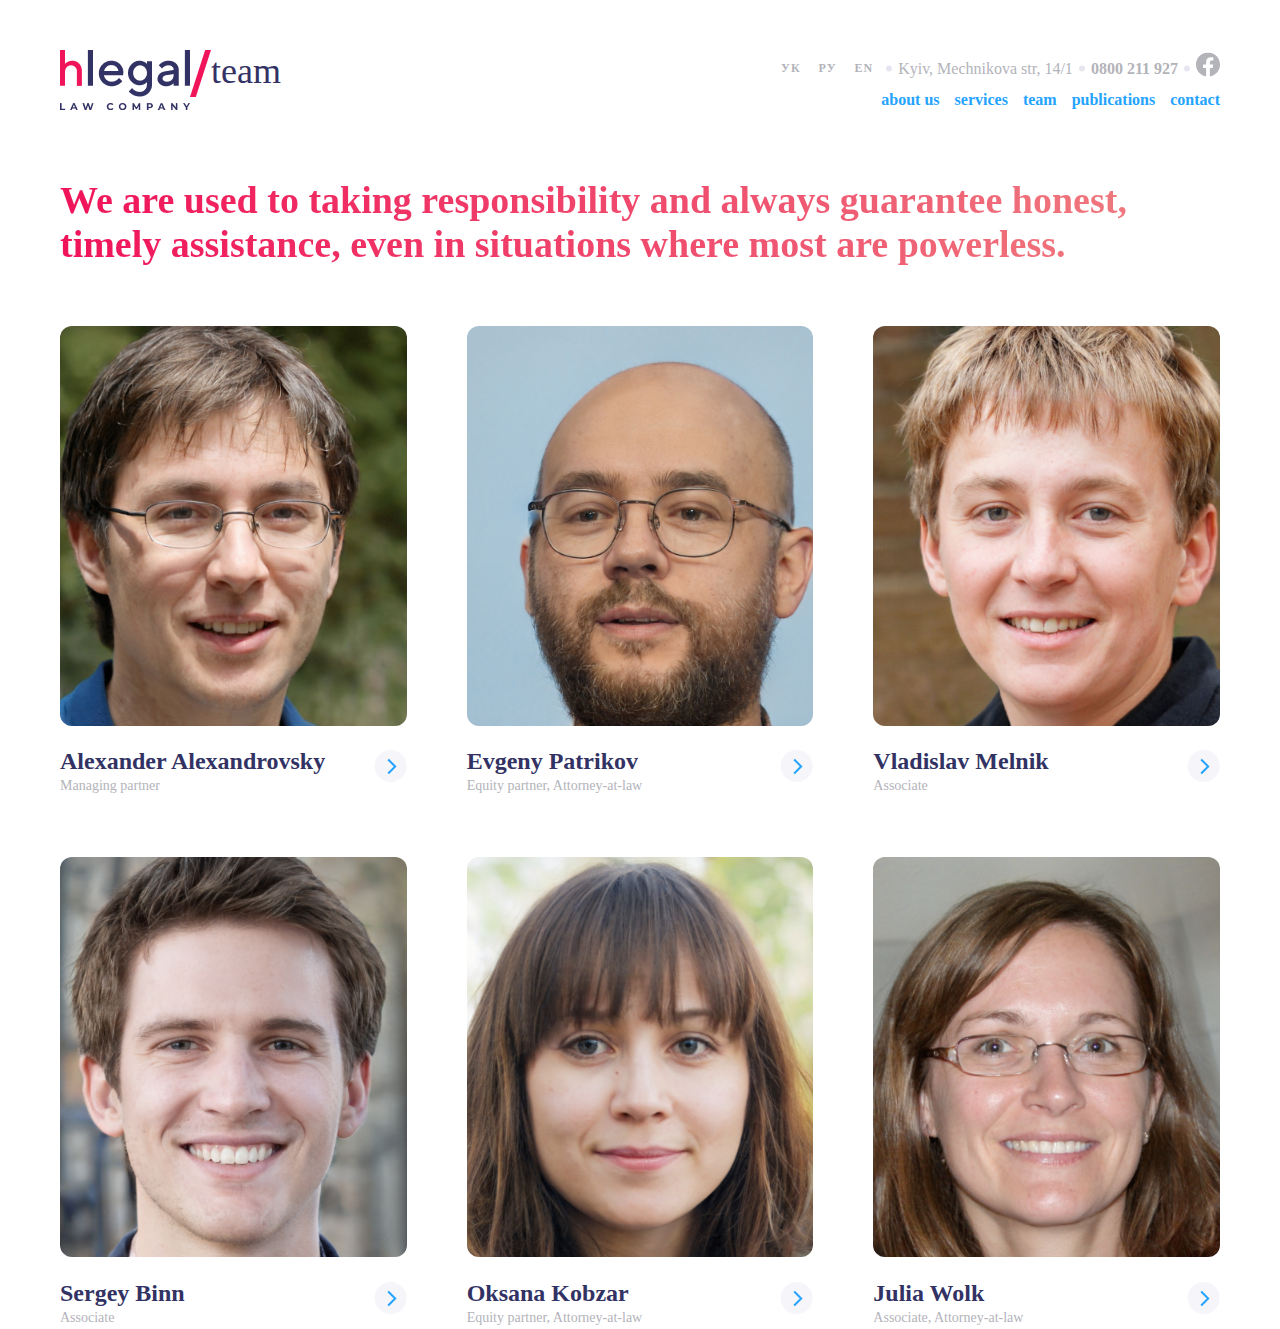
==== commit c6d68a44: "add header+team" ====
--- a/index.html
+++ b/index.html
@@ -40,6 +40,7 @@
                   id="uk"
                   value="УК"
                   class="lang-item"
+                  checked
                 />УК
               </label>
               <label>
@@ -72,7 +73,7 @@
           >
             <circle cx="3" cy="3.5" r="3" fill="#E6E6F0" />
           </svg>
-          <p>Kyiv, Mechnikova str, 14/1</p>
+          <p class="adress">Kyiv, Mechnikova str, 14/1</p>
           <svg
             xmlns="http://www.w3.org/2000/svg"
             width="6"
@@ -82,7 +83,7 @@
           >
             <circle cx="3" cy="3.5" r="3" fill="#E6E6F0" />
           </svg>
-          <a href="tel:+0800211927">0800 211 927</a>
+          <a class="tel" href="tel:+0800211927">0800 211 927</a>
           <svg
             xmlns="http://www.w3.org/2000/svg"
             width="6"
@@ -92,18 +93,211 @@
           >
             <circle cx="3" cy="3.5" r="3" fill="#E6E6F0" />
           </svg>
-          <img src="./img/header/Facebook-Header.svg" alt="Facebook" />
+          <a href="https://www.facebook.com/" target="_blank"
+            ><svg
+              class="facebook"
+              xmlns="http://www.w3.org/2000/svg"
+              width="24"
+              height="25"
+              viewBox="0 0 24 25"
+              fill="none"
+            >
+              <g clip-path="url(#clip0_22721_6715)">
+                <path
+                  d="M24 12.5733C24 5.90541 18.6274 0.5 12 0.5C5.37258 0.5 0 5.90541 0 12.5733C0 18.5995 4.38823 23.5943 10.125 24.5V16.0633H7.07813V12.5733H10.125V9.91343C10.125 6.88755 11.9165 5.21615 14.6576 5.21615C15.9705 5.21615 17.3438 5.45195 17.3438 5.45195V8.42313H15.8306C14.3399 8.42313 13.875 9.35379 13.875 10.3086V12.5733H17.2031L16.6711 16.0633H13.875V24.5C19.6118 23.5943 24 18.5995 24 12.5733Z"
+                  fill="#B3B3BA"
+                />
+              </g>
+              <defs>
+                <clipPath id="clip0_22721_6715">
+                  <rect
+                    width="24"
+                    height="24"
+                    fill="white"
+                    transform="translate(0 0.5)"
+                  />
+                </clipPath>
+              </defs>
+            </svg>
+          </a>
         </div>
         <div class="item-3">
-          <a href="#">about us</a>
-          <a href="#">services</a>
-          <a href="#">team</a>
-          <a href="#">publications</a>
-          <a href="#">contact</a>
+          <a class="menu-item" href="#">about us</a>
+          <a class="menu-item" href="#">services</a>
+          <a class="menu-item" href="#">team</a>
+          <a class="menu-item" href="#">publications</a>
+          <a class="menu-item" href="#">contact</a>
         </div>
       </div>
     </header>
-    <main></main>
+    <main>
+      <div class="container-small">
+        <h1 class="main-title">
+          We are used to taking responsibility and always guarantee honest,
+          timely assistance, even in situations where most are powerless.
+        </h1>
+      </div>
+      <div class="container">
+        <div class="card-wrap">
+          <div class="relative card-item">
+            <img
+              class="team-foto"
+              src="./img/team-page/Team-1.jpg"
+              alt="Alexander Alexandrovsky"
+            />
+            <h2 class="card-name">Alexander Alexandrovsky</h2>
+            <p class="card-descript">Managing partner</p>
+            <a href="#">
+              <svg
+                class="card-absolute"
+                xmlns="http://www.w3.org/2000/svg"
+                width="33"
+                height="32"
+                viewBox="0 0 33 32"
+                fill="none"
+              >
+                <circle cx="16.6667" cy="16" r="16" fill="#F5F5FA" />
+                <path
+                  d="M14.1667 23.5L21.1667 16.5L14.1667 9.5"
+                  stroke="#24A3FF"
+                  stroke-width="2"
+                />
+              </svg>
+            </a>
+          </div>
+          <div class="relative">
+            <img
+              class="team-foto"
+              src="./img/team-page/Team-2.jpg"
+              alt="Evgeny Patrikov"
+            />
+            <h2 class="card-name">Evgeny Patrikov</h2>
+            <p class="card-descript">Equity partner, Attorney-at-law</p>
+            <a href="#">
+              <svg
+                class="card-absolute"
+                xmlns="http://www.w3.org/2000/svg"
+                width="33"
+                height="32"
+                viewBox="0 0 33 32"
+                fill="none"
+              >
+                <circle cx="16.6667" cy="16" r="16" fill="#F5F5FA" />
+                <path
+                  d="M14.1667 23.5L21.1667 16.5L14.1667 9.5"
+                  stroke="#24A3FF"
+                  stroke-width="2"
+                />
+              </svg>
+            </a>
+          </div>
+          <div class="relative">
+            <img
+              class="team-foto"
+              src="./img/team-page/Team-3.jpg"
+              alt="Vladislav Melnik"
+            />
+            <h2 class="card-name">Vladislav Melnik</h2>
+            <p class="card-descript">Associate</p>
+            <a href="#">
+              <svg
+                class="card-absolute"
+                xmlns="http://www.w3.org/2000/svg"
+                width="33"
+                height="32"
+                viewBox="0 0 33 32"
+                fill="none"
+              >
+                <circle cx="16.6667" cy="16" r="16" fill="#F5F5FA" />
+                <path
+                  d="M14.1667 23.5L21.1667 16.5L14.1667 9.5"
+                  stroke="#24A3FF"
+                  stroke-width="2"
+                />
+              </svg>
+            </a>
+          </div>
+          <div class="relative">
+            <img
+              class="team-foto"
+              src="./img/team-page/Team-4.jpg"
+              alt="Sergey Binn"
+            />
+            <h2 class="card-name">Sergey Binn</h2>
+            <p class="card-descript">Associate</p>
+            <a href="#">
+              <svg
+                class="card-absolute"
+                xmlns="http://www.w3.org/2000/svg"
+                width="33"
+                height="32"
+                viewBox="0 0 33 32"
+                fill="none"
+              >
+                <circle cx="16.6667" cy="16" r="16" fill="#F5F5FA" />
+                <path
+                  d="M14.1667 23.5L21.1667 16.5L14.1667 9.5"
+                  stroke="#24A3FF"
+                  stroke-width="2"
+                />
+              </svg>
+            </a>
+          </div>
+          <div class="relative">
+            <img
+              class="team-foto"
+              src="./img/team-page/Team-5.jpg"
+              alt="Oksana Kobzar"
+            />
+            <h2 class="card-name">Oksana Kobzar</h2>
+            <p class="card-descript">Equity partner, Attorney-at-law</p>
+            <a href="#">
+              <svg
+                class="card-absolute"
+                xmlns="http://www.w3.org/2000/svg"
+                width="33"
+                height="32"
+                viewBox="0 0 33 32"
+                fill="none"
+              >
+                <circle cx="16.6667" cy="16" r="16" fill="#F5F5FA" />
+                <path
+                  d="M14.1667 23.5L21.1667 16.5L14.1667 9.5"
+                  stroke="#24A3FF"
+                  stroke-width="2"
+                />
+              </svg>
+            </a>
+          </div>
+          <div class="relative">
+            <img
+              class="team-foto"
+              src="./img/team-page/Team-6.jpg"
+              alt="Julia Wolk"
+            />
+            <h2 class="card-name">Julia Wolk</h2>
+            <p class="card-descript">Associate, Attorney-at-law</p>
+            <a href="#">
+              <svg
+                class="card-absolute"
+                xmlns="http://www.w3.org/2000/svg"
+                width="33"
+                height="32"
+                viewBox="0 0 33 32"
+                fill="none"
+              >
+                <circle cx="16.6667" cy="16" r="16" fill="#F5F5FA" />
+                <path
+                  d="M14.1667 23.5L21.1667 16.5L14.1667 9.5"
+                  stroke="#24A3FF"
+                  stroke-width="2"
+                />
+              </svg>
+            </a>
+          </div>
+        </div>
+      </div>
+    </main>
     <footer></footer>
   </body>
 </html>
--- a/css/style.css
+++ b/css/style.css
@@ -6,8 +6,9 @@
 }
 
 .header {
+  margin-top: 50px;
   display: grid;
-  grid-template-areas: "a b" "a c";
+  grid-template-areas: 'a b' 'a c';
 }
 .header .item-1 {
   grid-area: a;
@@ -26,6 +27,15 @@
   justify-self: end;
   display: flex;
   gap: 15px;
+}
+.header .adress,
+.header .tel {
+  color: #b3b3ba;
+  text-align: right;
+  line-height: normal;
+}
+.header .tel {
+  font-weight: 700;
 }
 
 .lang-list {
@@ -35,25 +45,121 @@
   font-weight: 700;
   line-height: normal;
   letter-spacing: 1px;
-  padding: 5px 7px;
-}
-
-.lang-item input[type=radio] {
+}
+
+.lang-list input[type='radio'] {
   display: none;
 }
 
-.lang-list input[type=radio]:checked + label {
+.lang-list label + input[type='radio']:checked {
   border-radius: 8px;
   background-color: #f0145a;
 }
 
-.lang-item {
+.lang-list label {
   padding: 5px 7px;
 }
 
-.lang-list input[type=radio]:hover + label {
+.lang-list label:hover {
   border-radius: 8px;
   background: #f5f5fa;
+}
+
+.facebook :hover {
+  fill: #f0145a;
+}
+
+.menu-item {
+  color: #24a3ff;
+  text-align: right;
+  font-weight: 700;
+}
+
+.item-3 a::before {
+  content: '';
+  position: absolute;
+  left: 0;
+  bottom: 3px;
+  width: 0;
+  height: 1.5px;
+  background-color: #24a3ff;
+}
+
+.item-3 a {
+  position: relative;
+}
+
+.item-3 a:hover:before {
+  width: 100%;
+}
+
+.item-3 a:active {
+  color: #f0145a;
+}
+
+.item-3 a:active:before {
+  content: '';
+  position: absolute;
+  left: 0;
+  bottom: 3px;
+  width: 0;
+  height: 1.5px;
+  background-color: #f0145a;
+}
+
+.item-3 a:active:before {
+  width: 100%;
+}
+
+.main-title {
+  font-size: 38px;
+  font-weight: 700;
+  line-height: normal;
+  background: linear-gradient(90deg, #f0145a 0.84%, #ef8080 99.96%);
+  background-clip: text;
+  -webkit-background-clip: text;
+  -webkit-text-fill-color: transparent;
+  margin-top: 60px;
+  margin-bottom: 60px;
+}
+
+.team-foto {
+  border-radius: 12px;
+  height: 400px;
+  width: 100%;
+  object-fit: cover;
+}
+
+.card-name {
+  color: #323264;
+  font-weight: 700;
+  line-height: normal;
+  margin-top: 15px;
+}
+.card-descript {
+  color: #b3b3ba;
+  font-size: 14px;
+  font-weight: 400;
+  line-height: 1.57;
+}
+.card-wrap {
+  display: grid;
+  grid-template-columns: repeat(3, 1fr);
+  gap: 60px;
+}
+.card-absolute {
+  position: absolute;
+  right: 0;
+  bottom: 15px;
+}
+
+.relative {
+  position: relative;
+}
+
+.card-item :hover {
+  color: #f0145a;
+  cursor: pointer;
 }
 
 :root {
@@ -90,15 +196,27 @@
   color: #000;
 }
 
-.container {
+.container,
+.container-small {
   max-width: calc(var(--container-width) + var(--basic-space) * 2);
   margin-left: auto;
   margin-right: auto;
   padding-right: var(--basic-space);
   padding-left: var(--basic-space);
-  padding-top: calc(var(--basic-space) / 1.2);
+}
+
+.container-small {
+  max-width: calc(var(--container-width) - 240px + var(--basic-space) * 2);
 }
 
 .flex {
   display: flex;
-}/*# sourceMappingURL=style.css.map */+}
+
+.justify-between {
+  justify-content: space-between;
+}
+
+.aling-center {
+  align-items: center;
+} /*# sourceMappingURL=style.css.map */
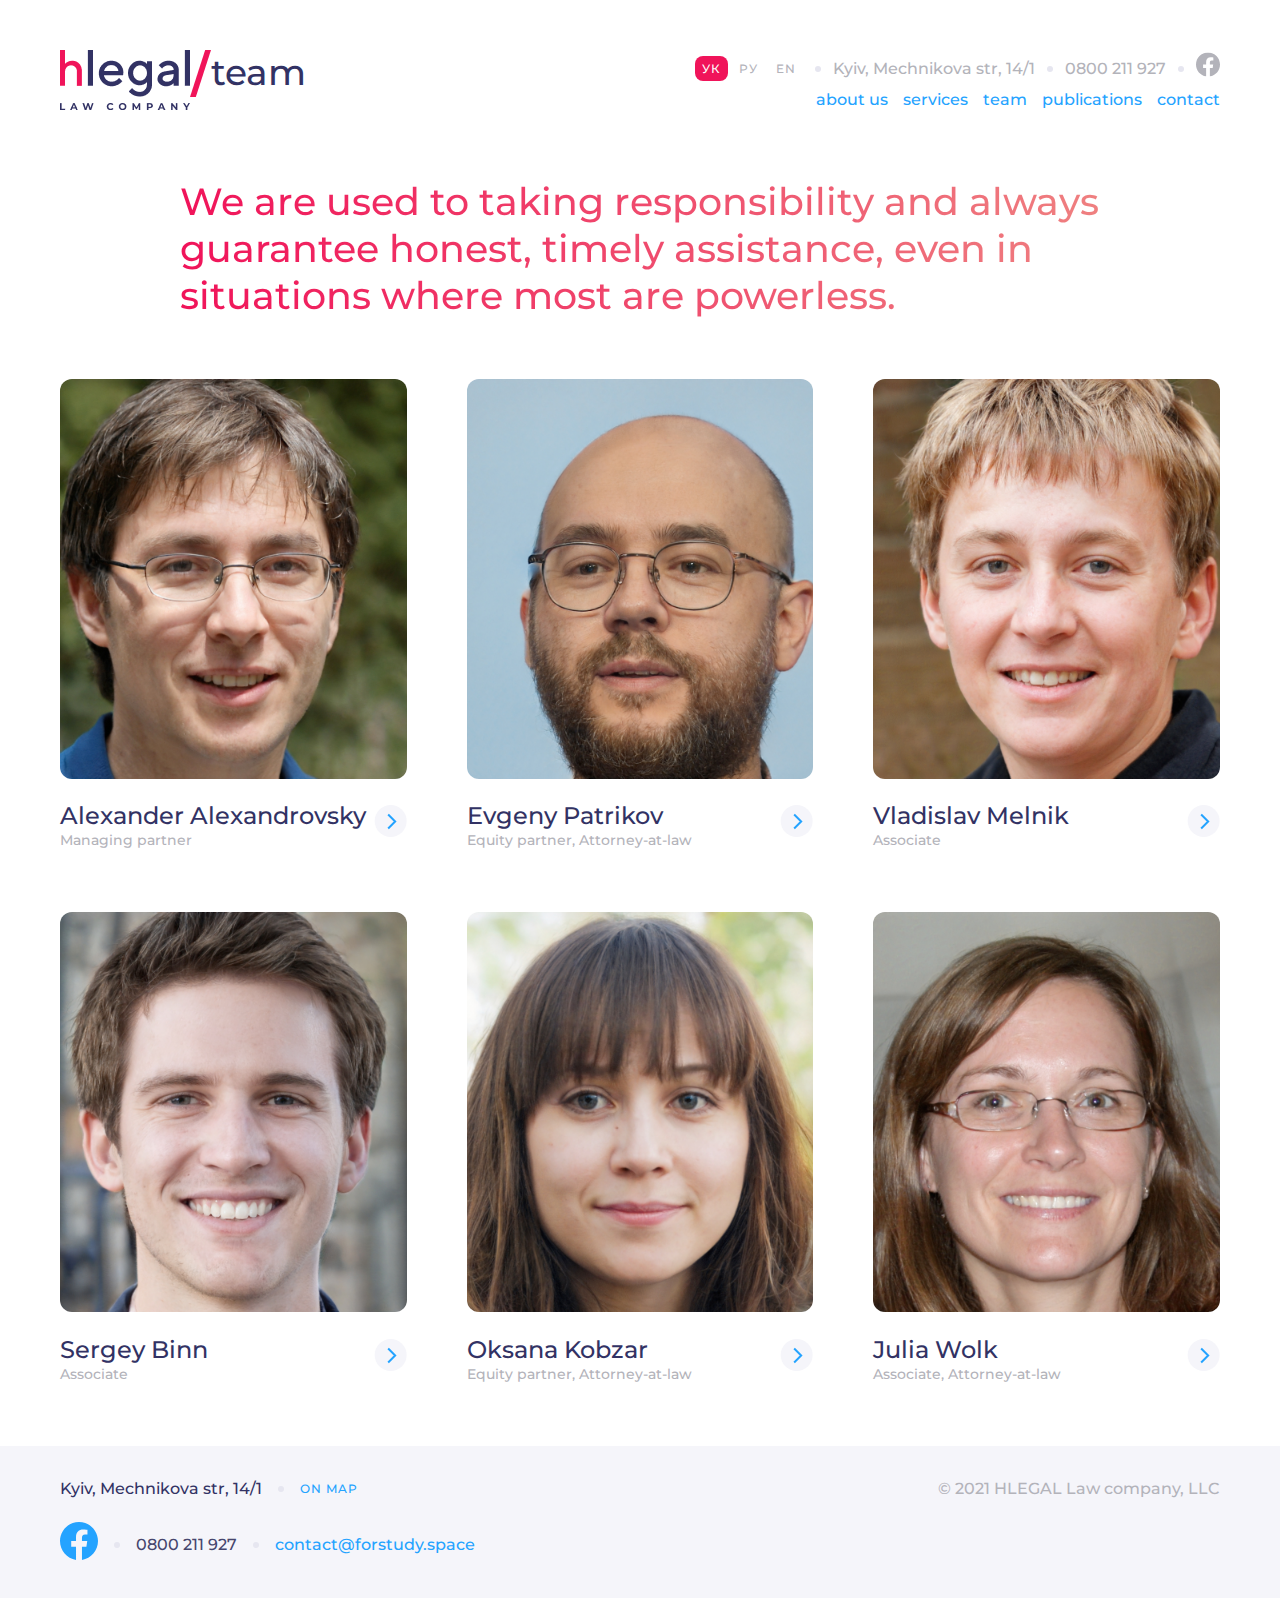
==== commit f8f55046: "add footer" ====
--- a/index.html
+++ b/index.html
@@ -41,7 +41,8 @@
                   value="УК"
                   class="lang-item"
                   checked
-                />УК
+                />
+                <span>УК</span>
               </label>
               <label>
                 <input
@@ -50,7 +51,8 @@
                   id="ru"
                   value="РУ"
                   class="lang-item"
-                />РУ
+                />
+                <span>РУ</span>
               </label>
               <label>
                 <input
@@ -59,40 +61,16 @@
                   id="en"
                   value="EN"
                   class="lang-item"
-                />EN
+                />
+                <span>EN</span>
               </label>
             </form>
           </div>
-
-          <svg
-            xmlns="http://www.w3.org/2000/svg"
-            width="6"
-            height="7"
-            viewBox="0 0 6 7"
-            fill="none"
-          >
-            <circle cx="3" cy="3.5" r="3" fill="#E6E6F0" />
-          </svg>
+          <span class="dot"></span>
           <p class="adress">Kyiv, Mechnikova str, 14/1</p>
-          <svg
-            xmlns="http://www.w3.org/2000/svg"
-            width="6"
-            height="7"
-            viewBox="0 0 6 7"
-            fill="none"
-          >
-            <circle cx="3" cy="3.5" r="3" fill="#E6E6F0" />
-          </svg>
+          <span class="dot"></span>
           <a class="tel" href="tel:+0800211927">0800 211 927</a>
-          <svg
-            xmlns="http://www.w3.org/2000/svg"
-            width="6"
-            height="7"
-            viewBox="0 0 6 7"
-            fill="none"
-          >
-            <circle cx="3" cy="3.5" r="3" fill="#E6E6F0" />
-          </svg>
+          <span class="dot"></span>
           <a href="https://www.facebook.com/" target="_blank"
             ><svg
               class="facebook"
@@ -158,14 +136,15 @@
               >
                 <circle cx="16.6667" cy="16" r="16" fill="#F5F5FA" />
                 <path
-                  d="M14.1667 23.5L21.1667 16.5L14.1667 9.5"
-                  stroke="#24A3FF"
-                  stroke-width="2"
-                />
-              </svg>
-            </a>
-          </div>
-          <div class="relative">
+                  id="styled-element"
+                  d="M14.1667 23.5L21.1667 16.5L14.1667 9.5"
+                  stroke="#24A3FF"
+                  stroke-width="2"
+                />
+              </svg>
+            </a>
+          </div>
+          <div class="relative card-item">
             <img
               class="team-foto"
               src="./img/team-page/Team-2.jpg"
@@ -184,14 +163,15 @@
               >
                 <circle cx="16.6667" cy="16" r="16" fill="#F5F5FA" />
                 <path
-                  d="M14.1667 23.5L21.1667 16.5L14.1667 9.5"
-                  stroke="#24A3FF"
-                  stroke-width="2"
-                />
-              </svg>
-            </a>
-          </div>
-          <div class="relative">
+                  id="styled-element"
+                  d="M14.1667 23.5L21.1667 16.5L14.1667 9.5"
+                  stroke="#24A3FF"
+                  stroke-width="2"
+                />
+              </svg>
+            </a>
+          </div>
+          <div class="relative card-item">
             <img
               class="team-foto"
               src="./img/team-page/Team-3.jpg"
@@ -210,14 +190,15 @@
               >
                 <circle cx="16.6667" cy="16" r="16" fill="#F5F5FA" />
                 <path
-                  d="M14.1667 23.5L21.1667 16.5L14.1667 9.5"
-                  stroke="#24A3FF"
-                  stroke-width="2"
-                />
-              </svg>
-            </a>
-          </div>
-          <div class="relative">
+                  id="styled-element"
+                  d="M14.1667 23.5L21.1667 16.5L14.1667 9.5"
+                  stroke="#24A3FF"
+                  stroke-width="2"
+                />
+              </svg>
+            </a>
+          </div>
+          <div class="relative card-item">
             <img
               class="team-foto"
               src="./img/team-page/Team-4.jpg"
@@ -236,14 +217,15 @@
               >
                 <circle cx="16.6667" cy="16" r="16" fill="#F5F5FA" />
                 <path
-                  d="M14.1667 23.5L21.1667 16.5L14.1667 9.5"
-                  stroke="#24A3FF"
-                  stroke-width="2"
-                />
-              </svg>
-            </a>
-          </div>
-          <div class="relative">
+                  id="styled-element"
+                  d="M14.1667 23.5L21.1667 16.5L14.1667 9.5"
+                  stroke="#24A3FF"
+                  stroke-width="2"
+                />
+              </svg>
+            </a>
+          </div>
+          <div class="relative card-item">
             <img
               class="team-foto"
               src="./img/team-page/Team-5.jpg"
@@ -262,14 +244,15 @@
               >
                 <circle cx="16.6667" cy="16" r="16" fill="#F5F5FA" />
                 <path
-                  d="M14.1667 23.5L21.1667 16.5L14.1667 9.5"
-                  stroke="#24A3FF"
-                  stroke-width="2"
-                />
-              </svg>
-            </a>
-          </div>
-          <div class="relative">
+                  id="styled-element"
+                  d="M14.1667 23.5L21.1667 16.5L14.1667 9.5"
+                  stroke="#24A3FF"
+                  stroke-width="2"
+                />
+              </svg>
+            </a>
+          </div>
+          <div class="relative card-item">
             <img
               class="team-foto"
               src="./img/team-page/Team-6.jpg"
@@ -288,6 +271,7 @@
               >
                 <circle cx="16.6667" cy="16" r="16" fill="#F5F5FA" />
                 <path
+                  id="styled-element"
                   d="M14.1667 23.5L21.1667 16.5L14.1667 9.5"
                   stroke="#24A3FF"
                   stroke-width="2"
@@ -298,6 +282,55 @@
         </div>
       </div>
     </main>
-    <footer></footer>
+    <footer class="footer">
+      <div class="container flex justify-between footer-wrap">
+        <div class="footer-right">
+          <div class="adress-wrap">
+            <p class="footer-adress">Kyiv, Mechnikova str, 14/1</p>
+            <span class="dot"></span>
+            <a
+              target="_blank"
+              class="footer-map"
+              href="https://maps.app.goo.gl/xznnZyDuD4fv7TTCA"
+              >On map</a
+            >
+          </div>
+          <div class="social-map">
+            <a
+              class="footer-facebook"
+              href="https://www.facebook.com/"
+              target="_blank"
+            >
+              <svg
+                xmlns="http://www.w3.org/2000/svg"
+                width="38"
+                height="38"
+                viewBox="0 0 38 38"
+                fill="none"
+              >
+                <g clip-path="url(#clip0_126866_2616)">
+                  <path
+                    d="M38 19.1161C38 8.55857 29.4934 0 19 0C8.50658 0 0 8.55857 0 19.1161C0 28.6575 6.94803 36.5659 16.0312 38V24.6419H11.207V19.1161H16.0312V14.9046C16.0312 10.1136 18.8678 7.46723 23.2078 7.46723C25.2866 7.46723 27.4609 7.84059 27.4609 7.84059V12.545H25.0651C22.7048 12.545 21.9688 14.0185 21.9688 15.5302V19.1161H27.2383L26.3959 24.6419H21.9688V38C31.052 36.5659 38 28.6575 38 19.1161Z"
+                    fill="#24A3FF"
+                  />
+                </g>
+                <defs>
+                  <clipPath id="clip0_126866_2616">
+                    <rect width="38" height="38" fill="white" />
+                  </clipPath>
+                </defs>
+              </svg>
+            </a>
+            <span class="dot"></span>
+            <a class="footer-tel" href="tel:+0800211927">0800 211 927</a>
+            <span class="dot"></span>
+            <a class="footer-mail" href="mailto:contact@forstudy.space"
+              >contact@forstudy.space</a
+            >
+          </div>
+        </div>
+        <p class="copy">© 2021 HLEGAL Law company, LLC</p>
+      </div>
+    </footer>
   </body>
 </html>
--- a/css/style.css
+++ b/css/style.css
@@ -24,7 +24,7 @@
 }
 .header .item-3 {
   grid-area: c;
-  justify-self: end;
+  justify-content: end;
   display: flex;
   gap: 15px;
 }
@@ -51,18 +51,21 @@
   display: none;
 }
 
-.lang-list label + input[type='radio']:checked {
+.lang-list input[type='radio']:checked + span {
   border-radius: 8px;
   background-color: #f0145a;
-}
-
-.lang-list label {
   padding: 5px 7px;
-}
-
-.lang-list label:hover {
+  color: #fff;
+}
+
+.lang-list span {
+  padding: 5px 7px;
+}
+
+.lang-list span:hover {
   border-radius: 8px;
   background: #f5f5fa;
+  padding: 5px 7px;
 }
 
 .facebook :hover {
@@ -146,6 +149,7 @@
   display: grid;
   grid-template-columns: repeat(3, 1fr);
   gap: 60px;
+  margin-bottom: 60px;
 }
 .card-absolute {
   position: absolute;
@@ -157,11 +161,89 @@
   position: relative;
 }
 
-.card-item :hover {
+.card-item:hover h2 {
   color: #f0145a;
   cursor: pointer;
 }
 
+.card-item:hover #styled-element {
+  stroke: #f0145a;
+}
+
+.footer {
+  padding-top: 30px;
+  padding-bottom: 30px;
+  background-color: #f5f5fa;
+}
+.footer-right {
+  display: flex;
+  gap: 21px;
+  flex-direction: column;
+}
+.footer-adress {
+  color: #323264;
+}
+.footer-map {
+  color: #24a3ff;
+  font-size: 12px;
+  font-weight: 700;
+  line-height: normal;
+  text-transform: uppercase;
+  letter-spacing: 1px;
+}
+.footer-tel {
+  color: #46466e;
+  font-weight: 700;
+}
+.footer-mail {
+  color: #24a3ff;
+  font-weight: 700;
+}
+
+.adress-wrap {
+  display: flex;
+  align-items: center;
+  gap: 10px;
+}
+
+.social-map {
+  display: flex;
+  align-items: center;
+  gap: 10px;
+}
+
+.copy {
+  color: #b3b3ba;
+}
+
+.footer-facebook :hover {
+  fill: #f0145a;
+}
+
+.footer-mail :hover {
+  color: #f0145a;
+}
+
+@media (max-width: 855px) {
+  .header {
+    grid-template-areas: 'b' 'a' 'c';
+    gap: 30px;
+  }
+  .item-2 {
+    justify-self: start;
+  }
+  .item-3 {
+    justify-self: start;
+  }
+  .card-wrap {
+    grid-template-columns: repeat(2, 1fr);
+  }
+  .footer-wrap {
+    display: flex;
+    flex-direction: column;
+    align-items: center;
+  }
+}
 :root {
   --container-width: 1600px;
   --basic-space: 60px;
@@ -190,6 +272,7 @@
 }
 
 html {
+  font-family: 'Montserrat', serif;
   font-size: 16px;
   line-height: 1.6;
   font-weight: 400;
@@ -206,7 +289,9 @@
 }
 
 .container-small {
-  max-width: calc(var(--container-width) - 240px + var(--basic-space) * 2);
+  max-width: calc(
+    var(--container-width) - var(--basic-space) * 4 + var(--basic-space) * 2
+  );
 }
 
 .flex {
@@ -219,4 +304,31 @@
 
 .aling-center {
   align-items: center;
-} /*# sourceMappingURL=style.css.map */
+}
+
+.dot {
+  display: inline-block;
+  width: 6px;
+  height: 6px;
+  border-radius: 50%;
+  background-color: #e6e6f0;
+  margin: 0 6px;
+}
+
+@media (min-width: 945px) {
+  .container-small {
+    margin-right: calc(var(--basic-space) * 2);
+    margin-left: calc(var(--basic-space) * 2);
+  }
+}
+@media (max-width: 647px) {
+  .container,
+  .container-small {
+    padding-right: calc(var(--basic-space) / 2);
+    padding-left: calc(var(--basic-space) / 2);
+  }
+  .card-wrap {
+    grid-template-columns: 1fr;
+  }
+}
+/*# sourceMappingURL=style.css.map */
